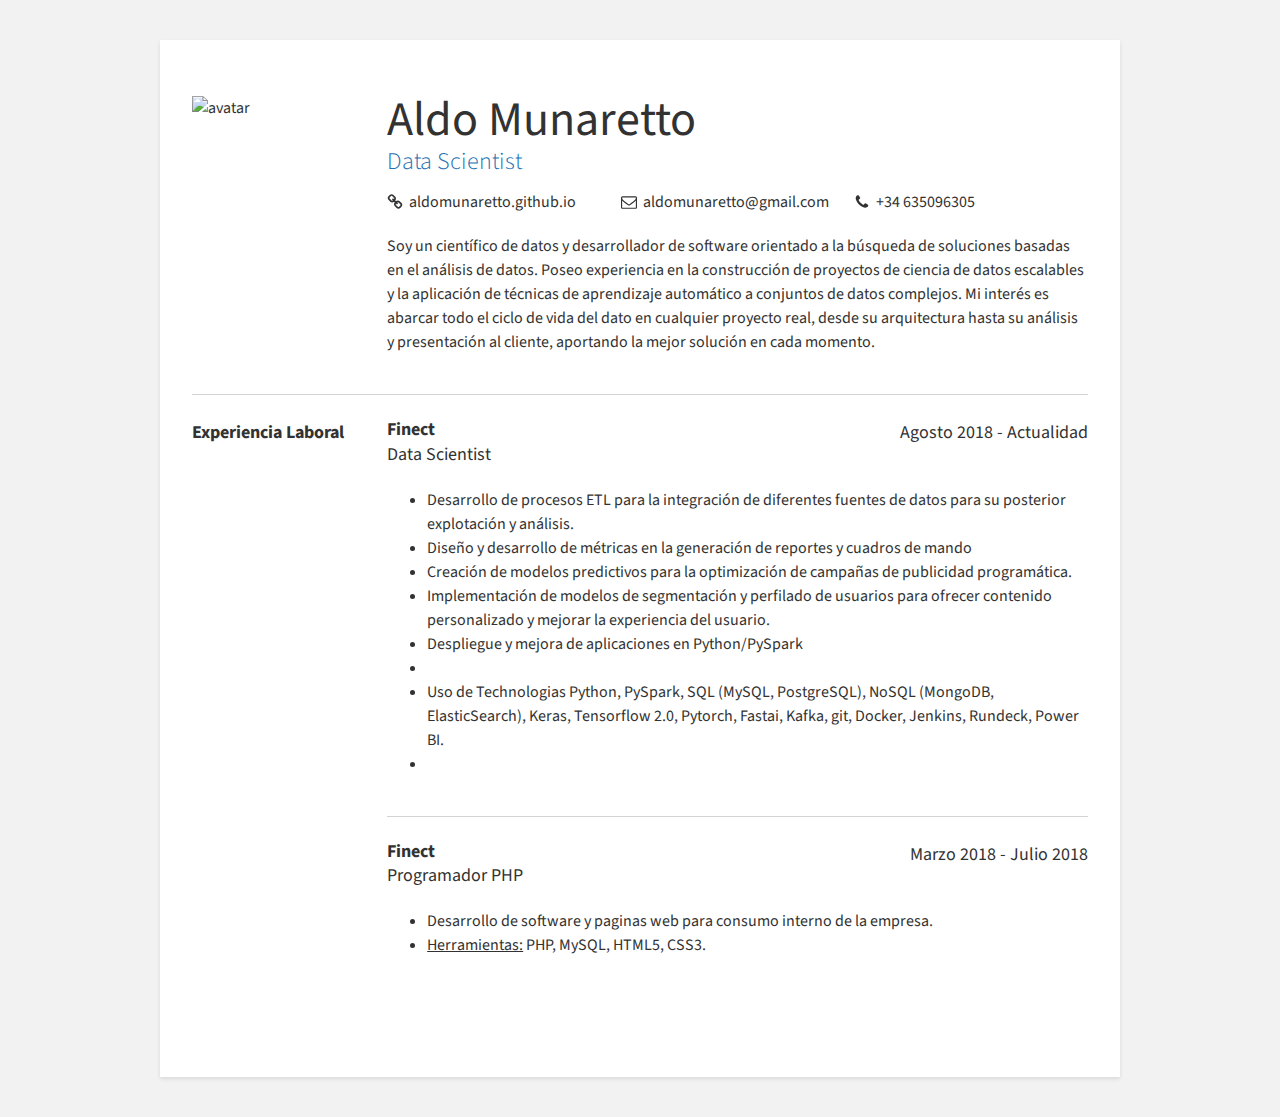
==== index.html @ 92c0233e "Update index.html" ====
<!DOCTYPE html>
<html lang="es">
<head>
  <meta charset="UTF-8">
  <title>Curriculum Vitae Aldo Munaretto</title>
  <link href="https://fonts.googleapis.com/css?family=Source+Sans+Pro:300,400,600" rel="stylesheet">
  <!-- <link rel="stylesheet" href="https://cdnjs.cloudflare.com/ajax/libs/meyer-reset/2.0/reset.min.css"> -->
  <link rel="stylesheet" href="style.css">
</head>
<body>
  <div class="container">
    <section>
      <div>
        <div><img src="img/dre.jpg" alt="avatar" class="avatar"></div>
      </div>
      <div>
        <div class="my-name">Aldo Munaretto</div>
        <div class="my-title">Data Scientist</div>
        <div class="links">
          <div class="link-item">
            <svg class="icon" viewBox="0 0 1792 1792" xmlns="http://www.w3.org/2000/svg"><path d="M1520 1216q0-40-28-68l-208-208q-28-28-68-28-42 0-72 32 3 3 19 18.5t21.5 21.5 15 19 13 25.5 3.5 27.5q0 40-28 68t-68 28q-15 0-27.5-3.5t-25.5-13-19-15-21.5-21.5-18.5-19q-33 31-33 73 0 40 28 68l206 207q27 27 68 27 40 0 68-26l147-146q28-28 28-67zm-703-705q0-40-28-68l-206-207q-28-28-68-28-39 0-68 27l-147 146q-28 28-28 67 0 40 28 68l208 208q27 27 68 27 42 0 72-31-3-3-19-18.5t-21.5-21.5-15-19-13-25.5-3.5-27.5q0-40 28-68t68-28q15 0 27.5 3.5t25.5 13 19 15 21.5 21.5 18.5 19q33-31 33-73zm895 705q0 120-85 203l-147 146q-83 83-203 83-121 0-204-85l-206-207q-83-83-83-203 0-123 88-209l-88-88q-86 88-208 88-120 0-204-84l-208-208q-84-84-84-204t85-203l147-146q83-83 203-83 121 0 204 85l206 207q83 83 83 203 0 123-88 209l88 88q86-88 208-88 120 0 204 84l208 208q84 84 84 204z"/></svg>
            <a href="https://aldomunaretto.github.io/">aldomunaretto.github.io</a>
          </div>
          <div class="link-item">
            <svg class="icon" viewBox="0 0 1792 1792" xmlns="http://www.w3.org/2000/svg"><path d="M1664 1504v-768q-32 36-69 66-268 206-426 338-51 43-83 67t-86.5 48.5-102.5 24.5h-2q-48 0-102.5-24.5t-86.5-48.5-83-67q-158-132-426-338-37-30-69-66v768q0 13 9.5 22.5t22.5 9.5h1472q13 0 22.5-9.5t9.5-22.5zm0-1051v-24.5l-.5-13-3-12.5-5.5-9-9-7.5-14-2.5h-1472q-13 0-22.5 9.5t-9.5 22.5q0 168 147 284 193 152 401 317 6 5 35 29.5t46 37.5 44.5 31.5 50.5 27.5 43 9h2q20 0 43-9t50.5-27.5 44.5-31.5 46-37.5 35-29.5q208-165 401-317 54-43 100.5-115.5t46.5-131.5zm128-37v1088q0 66-47 113t-113 47h-1472q-66 0-113-47t-47-113v-1088q0-66 47-113t113-47h1472q66 0 113 47t47 113z"/></svg>
            <a href="mailto:aldomunaretto@gmail.com">aldomunaretto@gmail.com</a>
          </div>
          <div class="link-item">
            <svg  class="icon" viewBox="0 0 1792 1792" xmlns="http://www.w3.org/2000/svg"><path d="M1600 1240q0 27-10 70.5t-21 68.5q-21 50-122 106-94 51-186 51-27 0-53-3.5t-57.5-12.5-47-14.5-55.5-20.5-49-18q-98-35-175-83-127-79-264-216t-216-264q-48-77-83-175-3-9-18-49t-20.5-55.5-14.5-47-12.5-57.5-3.5-53q0-92 51-186 56-101 106-122 25-11 68.5-21t70.5-10q14 0 21 3 18 6 53 76 11 19 30 54t35 63.5 31 53.5q3 4 17.5 25t21.5 35.5 7 28.5q0 20-28.5 50t-62 55-62 53-28.5 46q0 9 5 22.5t8.5 20.5 14 24 11.5 19q76 137 174 235t235 174q2 1 19 11.5t24 14 20.5 8.5 22.5 5q18 0 46-28.5t53-62 55-62 50-28.5q14 0 28.5 7t35.5 21.5 25 17.5q25 15 53.5 31t63.5 35 54 30q70 35 76 53 3 7 3 21z"/></svg>
            <a href="tel:+34635096305">+34 635096305</a>
          </div>
        </div> <!-- end links -->

        <p>Soy un científico de datos y desarrollador de software orientado a la búsqueda de soluciones basadas en el análisis de datos. Poseo experiencia en la construcción de proyectos de ciencia de datos escalables y la aplicación de técnicas de aprendizaje automático a conjuntos de datos complejos. Mi interés es abarcar todo el ciclo de vida del dato en cualquier proyecto real, desde su arquitectura hasta su análisis y presentación al cliente, aportando la mejor solución en cada momento.</p>
      </div>
    </section>

    <section>
      <div class="section-title">Experiencia Laboral</div>
      <div>
        <div class="job">
          <div class="job-title-container">
            <div>
              <div class="job-company">Finect</div>
              <div class="job-title">Data Scientist</div>
            </div>
            <div>
              Agosto 2018 - Actualidad
            </div>
          </div> <!-- end job-title container -->
          <ul>
            <li>Desarrollo de procesos ETL para la integración de diferentes fuentes de datos para su posterior explotación y análisis.</li>
            <li>Diseño y desarrollo de métricas en la generación de reportes y cuadros de mando</li>
            <li>Creación de modelos predictivos para la optimización de campañas de publicidad programática.</li>
            <li>Implementación de modelos de segmentación y perfilado de usuarios para ofrecer contenido personalizado y mejorar la experiencia del usuario.</li>
            <li>Despliegue y mejora de aplicaciones en Python/PySpark</li>
            <li></li>
            <li>Uso de Technologias Python, PySpark, SQL (MySQL, PostgreSQL), NoSQL (MongoDB, ElasticSearch), Keras, Tensorflow 2.0, Pytorch, Fastai, Kafka, git, Docker, Jenkins, Rundeck, Power BI. </li>
            <li></li>
          </ul>
        </div> <!-- end job -->

        <div class="job">
          <div class="job-title-container">
            <div>
              <div class="job-company">Finect</div>
              <div class="job-title">Programador PHP</div>
            </div>
            <div>
              Marzo 2018 - Julio 2018
            </div>
          </div> <!-- end job-title container -->
          <ul>
            <li>Desarrollo de software y paginas web para consumo interno de la empresa.</li>
            <li><u>Herramientas:</u> PHP, MySQL, HTML5, CSS3.</li>
          </ul>
        </div> <!-- end job -->

    </section>

    <!-- <section>
      <div class="section-title">Education</div>
      <div>
        <div class="job">
          <div class="job-title-container">
            <div>
              <div class="job-company">University of School</div>
              <div class="job-title">Bachelors of Science in Some Field</div>
            </div>
            <div>
              Jan 2013 - Jan 2014
            </div>
          </div>
          <p>Lorem ipsum dolor sit amet, consectetur adipisicing elit. Laudantium blanditiis architecto, ipsum excepturi ducimus asperiores, eius necessitatibus porro harum? Reiciendis, vel. Voluptates dolorum soluta minima iste iusto, quae aliquam magni, dolores labore, placeat reiciendis! Corrupti, in, ullam! Repudiandae, quibusdam aliquid!</p>
        </div>
      </div>
    </section> -->

    <!-- <section>
      <div class="section-title">Skills</div>
      <div>
        <div class="skills-container">
          <ul>
            <li>Skill One</li>
            <li>Skill Two</li>
            <li>Skill Three</li>
            <li>Skill Four</li>
          </ul>

          <ul>
            <li>Skill One</li>
            <li>Skill Two</li>
            <li>Skill Three</li>
            <li>Skill Four</li>
          </ul>

          <ul>
            <li>Skill One</li>
            <li>Skill Two</li>
            <li>Skill Three</li>
            <li>Skill Four</li>
          </ul>
        </div>

        <p>Lorem ipsum dolor sit amet, consectetur adipisicing elit. Minima, obcaecati aut quas et voluptatibus dolorem similique, voluptate, totam, corrupti placeat molestiae distinctio consectetur. Et dolorum, eos, expedita debitis sed explicabo.</p>
      </div>
    </section> -->

    <!-- <section>
      <div class="section-title">Interests</div>
      <div class="interests-container">
        <img src="img/guitar.svg" alt="icon">
        <img src="img/piano.svg" alt="icon">
        <img src="img/controller.svg" alt="icon">
        <img src="img/headphones.svg" alt="icon">
        <img src="img/monitor.svg" alt="icon">
        <img src="img/camera.svg" alt="icon">
        <img src="img/video.svg" alt="icon">
        <img src="img/cutlery.svg" alt="icon">
      </div>
    </section> -->

    <!-- <section>
      <div class="section-title">References</div>
      <div>
        <div class="job-company">Some Guy, CEO</div>
        <div class="job-title">Some Company Inc.</div>
        <div class="links">
          <div class="link-item">
            <svg class="icon" viewBox="0 0 1792 1792" xmlns="http://www.w3.org/2000/svg"><path d="M1520 1216q0-40-28-68l-208-208q-28-28-68-28-42 0-72 32 3 3 19 18.5t21.5 21.5 15 19 13 25.5 3.5 27.5q0 40-28 68t-68 28q-15 0-27.5-3.5t-25.5-13-19-15-21.5-21.5-18.5-19q-33 31-33 73 0 40 28 68l206 207q27 27 68 27 40 0 68-26l147-146q28-28 28-67zm-703-705q0-40-28-68l-206-207q-28-28-68-28-39 0-68 27l-147 146q-28 28-28 67 0 40 28 68l208 208q27 27 68 27 42 0 72-31-3-3-19-18.5t-21.5-21.5-15-19-13-25.5-3.5-27.5q0-40 28-68t68-28q15 0 27.5 3.5t25.5 13 19 15 21.5 21.5 18.5 19q33-31 33-73zm895 705q0 120-85 203l-147 146q-83 83-203 83-121 0-204-85l-206-207q-83-83-83-203 0-123 88-209l-88-88q-86 88-208 88-120 0-204-84l-208-208q-84-84-84-204t85-203l147-146q83-83 203-83 121 0 204 85l206 207q83 83 83 203 0 123-88 209l88 88q86-88 208-88 120 0 204 84l208 208q84 84 84 204z"/></svg>
            <a href="http://google.ca">andremadarang.com</a>
          </div>
          <div class="link-item">
            <svg class="icon" viewBox="0 0 1792 1792" xmlns="http://www.w3.org/2000/svg"><path d="M1664 1504v-768q-32 36-69 66-268 206-426 338-51 43-83 67t-86.5 48.5-102.5 24.5h-2q-48 0-102.5-24.5t-86.5-48.5-83-67q-158-132-426-338-37-30-69-66v768q0 13 9.5 22.5t22.5 9.5h1472q13 0 22.5-9.5t9.5-22.5zm0-1051v-24.5l-.5-13-3-12.5-5.5-9-9-7.5-14-2.5h-1472q-13 0-22.5 9.5t-9.5 22.5q0 168 147 284 193 152 401 317 6 5 35 29.5t46 37.5 44.5 31.5 50.5 27.5 43 9h2q20 0 43-9t50.5-27.5 44.5-31.5 46-37.5 35-29.5q208-165 401-317 54-43 100.5-115.5t46.5-131.5zm128-37v1088q0 66-47 113t-113 47h-1472q-66 0-113-47t-47-113v-1088q0-66 47-113t113-47h1472q66 0 113 47t47 113z"/></svg>
            <a href="mailto:email@email.com">email@email.com</a>
          </div>
          <div class="link-item">
            <svg  class="icon" viewBox="0 0 1792 1792" xmlns="http://www.w3.org/2000/svg"><path d="M1600 1240q0 27-10 70.5t-21 68.5q-21 50-122 106-94 51-186 51-27 0-53-3.5t-57.5-12.5-47-14.5-55.5-20.5-49-18q-98-35-175-83-127-79-264-216t-216-264q-48-77-83-175-3-9-18-49t-20.5-55.5-14.5-47-12.5-57.5-3.5-53q0-92 51-186 56-101 106-122 25-11 68.5-21t70.5-10q14 0 21 3 18 6 53 76 11 19 30 54t35 63.5 31 53.5q3 4 17.5 25t21.5 35.5 7 28.5q0 20-28.5 50t-62 55-62 53-28.5 46q0 9 5 22.5t8.5 20.5 14 24 11.5 19q76 137 174 235t235 174q2 1 19 11.5t24 14 20.5 8.5 22.5 5q18 0 46-28.5t53-62 55-62 50-28.5q14 0 28.5 7t35.5 21.5 25 17.5q25 15 53.5 31t63.5 35 54 30q70 35 76 53 3 7 3 21z"/></svg>
            <a href="tel:123-456-7890">123-456-7890</a>
          </div>
        </div>

        <p class="reference-details">Lorem ipsum dolor sit amet, consectetur adipisicing elit. Temporibus, quam. Earum suscipit aliquid eius nostrum iste reprehenderit nesciunt, ratione natus consectetur voluptatum magni, culpa in nihil veniam est quod dolorum sunt facere odio quibusdam corporis adipisci fugiat quasi, consequuntur. Debitis?</p>

        <div class="reference">More references available upon request.</div>
      </div>
    </section> -->

  </div>
</body>
</html>
---- style.css ----
html {
  box-sizing: border-box;
}
*, *:before, *:after {
  box-sizing: inherit;
}

body {
  font-family: 'Source Sans Pro', sans-serif;
  line-height: 1.5;
  background: #F2F2F2;
  color: #323232;
}

img {
  max-width: 100%;
}

.icon {
  fill: currentColor;
  display: inline-block;
  font-size: inherit;
  height: 1em;
  overflow: visible;
}

a {
  color: #323232;
  text-decoration: none;
}

a:hover {
  text-decoration: underline;
}

.container {
  max-width: 960px;
  margin: 40px auto;
  padding: 32px;
  background: white;
  box-shadow: 0 2px 4px rgba(0, 0, 0, 0.1);
}

section {
  display: grid;
  grid-template-columns: 1fr 4fr;
  grid-gap: 20px;
  padding: 24px 0;
  border-bottom: 1px solid lightgrey;
}

section:last-child {
  border-bottom: none;
}

.section-title {
  font-weight: bold;
  font-size: 18px;
}

/***********************************
* =Main Info
***********************************/

img.avatar {
  width: 130px;
}

.my-name {
  font-size: 48px;
  line-height: 1;
}

.my-title {
  font-size: 24px;
  font-weight: 300;
  color: #236FB2;
}

.links {
  display: flex;
  margin: 10px 0 20px 0;
}

.link-item {
  display: flex;
  align-items: center;
  flex: 1;
}

.link-item svg {
  margin-right: 6px;
}

/***********************************
* =Experience
***********************************/

.job {
  padding-bottom: 24px;
  margin-bottom: 24px;
  border-bottom: 1px solid lightgrey;
}

.job:last-child {
  border-bottom: none;
}

.job-title-container {
  display: flex;
  justify-content: space-between;
  margin-bottom: 20px;
  font-size: 18px;
}

.job-company {
  font-weight: bold;
  line-height: 1.2;
}

/***********************************
* =Skills
***********************************/

.skills-container {
  display: grid;
  grid-template-columns: 1fr 1fr 1fr;
  grid-gap: 20px;
  margin-bottom: 24px;
}

.skills-container ul {
  margin-left: 20px;
  list-style-type: disc;
}

/***********************************
* =Interests
***********************************/

.interests-container {
  display: flex;
  justify-content: space-between;
}

.interests-container img {
  height: 35px;
  opacity: 0.75;
}

/***********************************
* =References
***********************************/

.reference {
  font-size: 18px;
}

.reference-details {
  margin-bottom: 20px;
}

@media only screen and (max-width : 768px) {
  section {
    grid-template-columns: 1fr;
  }

  .links, .job-title-container {
    flex-direction: column;
  }

  .skills-container {
    grid-template-columns: 1fr 1fr;
  }

  .interests-container {
    flex-wrap: wrap;
    justify-content: flex-start;
  }

  .interests-container img {
    margin-right: 32px;
    margin-bottom: 16px;
  }
}
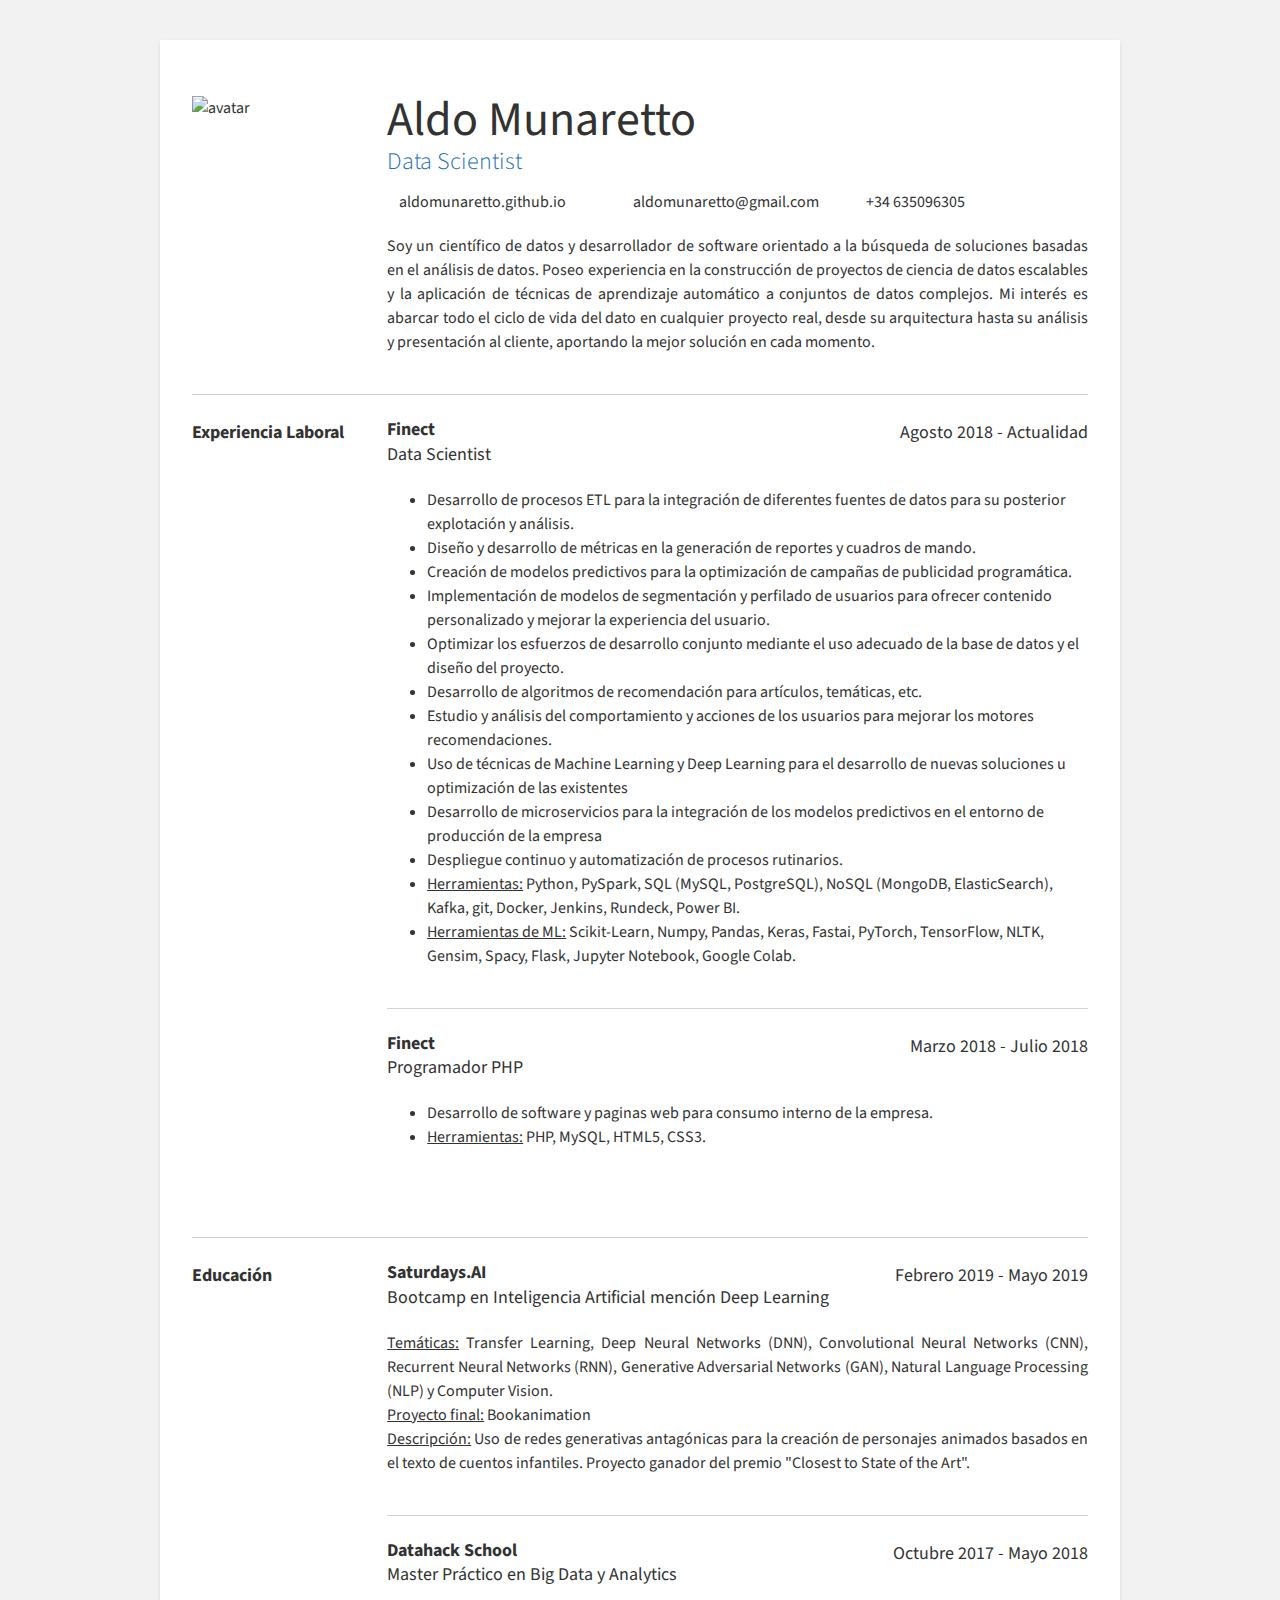
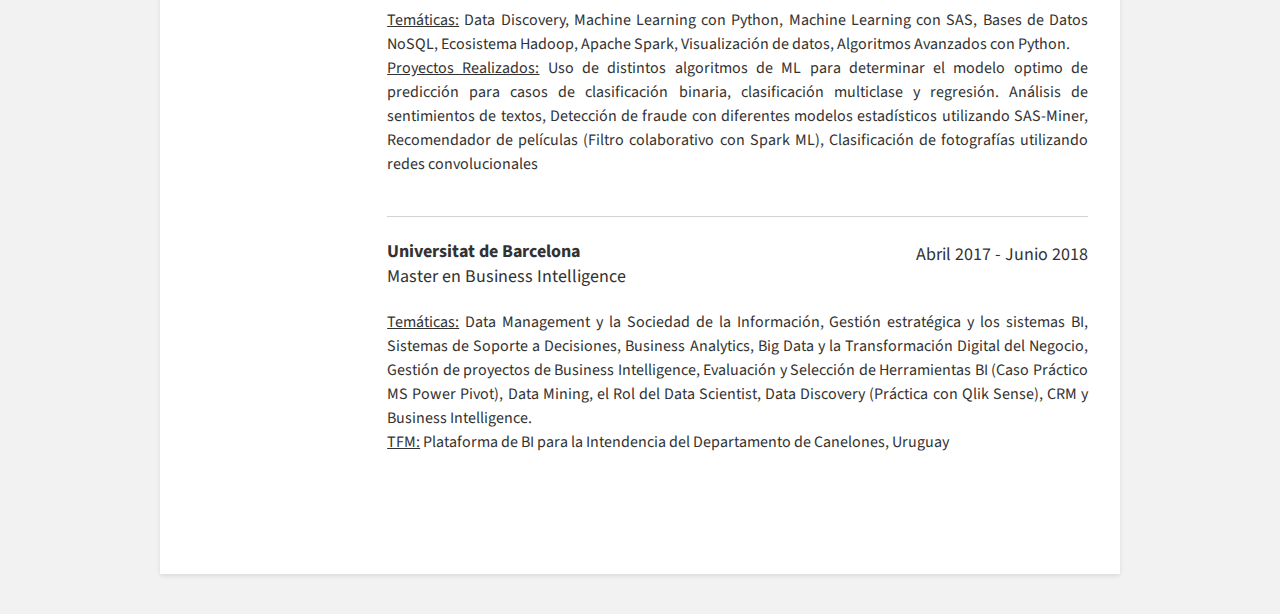
==== commit 508c08ca: "minor modifications" ====
--- a/index.html
+++ b/index.html
@@ -4,34 +4,39 @@
   <meta charset="UTF-8">
   <title>Curriculum Vitae Aldo Munaretto</title>
   <link href="https://fonts.googleapis.com/css?family=Source+Sans+Pro:300,400,600" rel="stylesheet">
-  <!-- <link rel="stylesheet" href="https://cdnjs.cloudflare.com/ajax/libs/meyer-reset/2.0/reset.min.css"> -->
+  <script src="https://kit.fontawesome.com/b99e675b6e.js"></script>
   <link rel="stylesheet" href="style.css">
 </head>
 <body>
   <div class="container">
     <section>
       <div>
-        <div><img src="img/dre.jpg" alt="avatar" class="avatar"></div>
+        <div><img src="63548.JPG" alt="avatar" class="avatar"></div>
       </div>
       <div>
         <div class="my-name">Aldo Munaretto</div>
         <div class="my-title">Data Scientist</div>
         <div class="links">
           <div class="link-item">
-            <svg class="icon" viewBox="0 0 1792 1792" xmlns="http://www.w3.org/2000/svg"><path d="M1520 1216q0-40-28-68l-208-208q-28-28-68-28-42 0-72 32 3 3 19 18.5t21.5 21.5 15 19 13 25.5 3.5 27.5q0 40-28 68t-68 28q-15 0-27.5-3.5t-25.5-13-19-15-21.5-21.5-18.5-19q-33 31-33 73 0 40 28 68l206 207q27 27 68 27 40 0 68-26l147-146q28-28 28-67zm-703-705q0-40-28-68l-206-207q-28-28-68-28-39 0-68 27l-147 146q-28 28-28 67 0 40 28 68l208 208q27 27 68 27 42 0 72-31-3-3-19-18.5t-21.5-21.5-15-19-13-25.5-3.5-27.5q0-40 28-68t68-28q15 0 27.5 3.5t25.5 13 19 15 21.5 21.5 18.5 19q33-31 33-73zm895 705q0 120-85 203l-147 146q-83 83-203 83-121 0-204-85l-206-207q-83-83-83-203 0-123 88-209l-88-88q-86 88-208 88-120 0-204-84l-208-208q-84-84-84-204t85-203l147-146q83-83 203-83 121 0 204 85l206 207q83 83 83 203 0 123-88 209l88 88q86-88 208-88 120 0 204 84l208 208q84 84 84 204z"/></svg>
+            <i class="fas fa-link"></i>
             <a href="https://aldomunaretto.github.io/">aldomunaretto.github.io</a>
           </div>
           <div class="link-item">
-            <svg class="icon" viewBox="0 0 1792 1792" xmlns="http://www.w3.org/2000/svg"><path d="M1664 1504v-768q-32 36-69 66-268 206-426 338-51 43-83 67t-86.5 48.5-102.5 24.5h-2q-48 0-102.5-24.5t-86.5-48.5-83-67q-158-132-426-338-37-30-69-66v768q0 13 9.5 22.5t22.5 9.5h1472q13 0 22.5-9.5t9.5-22.5zm0-1051v-24.5l-.5-13-3-12.5-5.5-9-9-7.5-14-2.5h-1472q-13 0-22.5 9.5t-9.5 22.5q0 168 147 284 193 152 401 317 6 5 35 29.5t46 37.5 44.5 31.5 50.5 27.5 43 9h2q20 0 43-9t50.5-27.5 44.5-31.5 46-37.5 35-29.5q208-165 401-317 54-43 100.5-115.5t46.5-131.5zm128-37v1088q0 66-47 113t-113 47h-1472q-66 0-113-47t-47-113v-1088q0-66 47-113t113-47h1472q66 0 113 47t47 113z"/></svg>
+            <i class="far fa-envelope"></i>
             <a href="mailto:aldomunaretto@gmail.com">aldomunaretto@gmail.com</a>
           </div>
           <div class="link-item">
-            <svg  class="icon" viewBox="0 0 1792 1792" xmlns="http://www.w3.org/2000/svg"><path d="M1600 1240q0 27-10 70.5t-21 68.5q-21 50-122 106-94 51-186 51-27 0-53-3.5t-57.5-12.5-47-14.5-55.5-20.5-49-18q-98-35-175-83-127-79-264-216t-216-264q-48-77-83-175-3-9-18-49t-20.5-55.5-14.5-47-12.5-57.5-3.5-53q0-92 51-186 56-101 106-122 25-11 68.5-21t70.5-10q14 0 21 3 18 6 53 76 11 19 30 54t35 63.5 31 53.5q3 4 17.5 25t21.5 35.5 7 28.5q0 20-28.5 50t-62 55-62 53-28.5 46q0 9 5 22.5t8.5 20.5 14 24 11.5 19q76 137 174 235t235 174q2 1 19 11.5t24 14 20.5 8.5 22.5 5q18 0 46-28.5t53-62 55-62 50-28.5q14 0 28.5 7t35.5 21.5 25 17.5q25 15 53.5 31t63.5 35 54 30q70 35 76 53 3 7 3 21z"/></svg>
+            <i class="fas fa-mobile-alt"></i>
             <a href="tel:+34635096305">+34 635096305</a>
           </div>
-        </div> <!-- end links -->
-
-        <p>Soy un científico de datos y desarrollador de software orientado a la búsqueda de soluciones basadas en el análisis de datos. Poseo experiencia en la construcción de proyectos de ciencia de datos escalables y la aplicación de técnicas de aprendizaje automático a conjuntos de datos complejos. Mi interés es abarcar todo el ciclo de vida del dato en cualquier proyecto real, desde su arquitectura hasta su análisis y presentación al cliente, aportando la mejor solución en cada momento.</p>
+        </div>
+
+        <p align="justify">
+          Soy un científico de datos y desarrollador de software orientado a la búsqueda de soluciones basadas en el análisis de datos. 
+          Poseo experiencia en la construcción de proyectos de ciencia de datos escalables y la aplicación de técnicas de aprendizaje 
+          automático a conjuntos de datos complejos. Mi interés es abarcar todo el ciclo de vida del dato en cualquier proyecto real, 
+          desde su arquitectura hasta su análisis y presentación al cliente, aportando la mejor solución en cada momento.
+        </p>
       </div>
     </section>
 
@@ -47,18 +52,22 @@
             <div>
               Agosto 2018 - Actualidad
             </div>
-          </div> <!-- end job-title container -->
+          </div>
           <ul>
             <li>Desarrollo de procesos ETL para la integración de diferentes fuentes de datos para su posterior explotación y análisis.</li>
-            <li>Diseño y desarrollo de métricas en la generación de reportes y cuadros de mando</li>
+            <li>Diseño y desarrollo de métricas en la generación de reportes y cuadros de mando.</li>
             <li>Creación de modelos predictivos para la optimización de campañas de publicidad programática.</li>
             <li>Implementación de modelos de segmentación y perfilado de usuarios para ofrecer contenido personalizado y mejorar la experiencia del usuario.</li>
-            <li>Despliegue y mejora de aplicaciones en Python/PySpark</li>
-            <li></li>
-            <li>Uso de Technologias Python, PySpark, SQL (MySQL, PostgreSQL), NoSQL (MongoDB, ElasticSearch), Keras, Tensorflow 2.0, Pytorch, Fastai, Kafka, git, Docker, Jenkins, Rundeck, Power BI. </li>
-            <li></li>
-          </ul>
-        </div> <!-- end job -->
+            <li>Optimizar los esfuerzos de desarrollo conjunto mediante el uso adecuado de la base de datos y el diseño del proyecto.</li>
+            <li>Desarrollo de algoritmos de recomendación para artículos, temáticas, etc.</li> 
+            <li>Estudio y análisis del comportamiento y acciones de los usuarios para mejorar los motores recomendaciones.</li>
+            <li>Uso de técnicas de Machine Learning y Deep Learning para el desarrollo de nuevas soluciones u optimización de las existentes</li> 
+            <li>Desarrollo de microservicios para la integración de los modelos predictivos en el entorno de producción de la empresa</li>
+            <li>Despliegue continuo y automatización de procesos rutinarios.</li>
+            <li><u>Herramientas:</u> Python, PySpark, SQL (MySQL, PostgreSQL), NoSQL (MongoDB, ElasticSearch), Kafka, git, Docker, Jenkins, Rundeck, Power BI.</li>
+            <li><u>Herramientas de ML:</u> Scikit-Learn, Numpy, Pandas, Keras, Fastai, PyTorch, TensorFlow, NLTK, Gensim, Spacy, Flask, Jupyter Notebook, Google Colab.</li>
+          </ul>
+        </div>
 
         <div class="job">
           <div class="job-title-container">
@@ -69,32 +78,148 @@
             <div>
               Marzo 2018 - Julio 2018
             </div>
-          </div> <!-- end job-title container -->
+          </div>
           <ul>
             <li>Desarrollo de software y paginas web para consumo interno de la empresa.</li>
             <li><u>Herramientas:</u> PHP, MySQL, HTML5, CSS3.</li>
           </ul>
-        </div> <!-- end job -->
+        </div>
 
     </section>
 
-    <!-- <section>
-      <div class="section-title">Education</div>
-      <div>
-        <div class="job">
-          <div class="job-title-container">
-            <div>
-              <div class="job-company">University of School</div>
-              <div class="job-title">Bachelors of Science in Some Field</div>
-            </div>
-            <div>
-              Jan 2013 - Jan 2014
-            </div>
-          </div>
-          <p>Lorem ipsum dolor sit amet, consectetur adipisicing elit. Laudantium blanditiis architecto, ipsum excepturi ducimus asperiores, eius necessitatibus porro harum? Reiciendis, vel. Voluptates dolorum soluta minima iste iusto, quae aliquam magni, dolores labore, placeat reiciendis! Corrupti, in, ullam! Repudiandae, quibusdam aliquid!</p>
-        </div>
-      </div>
-    </section> -->
+    <section>
+      <div class="section-title">Educación</div>
+      <div>
+        <div class="job">
+          <div class="job-title-container">
+            <div>
+              <div class="job-company">Saturdays.AI</div>
+              <div class="job-title">Bootcamp en Inteligencia Artificial mención Deep Learning</div>
+            </div>
+            <div>
+              Febrero 2019 - Mayo 2019
+            </div>
+          </div>
+          <p align="justify">
+            <u>Temáticas:</u> Transfer Learning, Deep Neural Networks (DNN), Convolutional Neural Networks (CNN), Recurrent Neural Networks (RNN), 
+            Generative Adversarial Networks (GAN), Natural Language Processing (NLP) y Computer Vision. <br>
+            <u>Proyecto final:</u> Bookanimation<br> 
+            <u>Descripción:</u> Uso de redes generativas antagónicas para la creación de personajes animados basados en el texto de cuentos infantiles. 
+            Proyecto ganador del premio "Closest to State of the Art".
+          </p> 
+             
+        </div>
+        <div class="job">
+          <div class="job-title-container">
+            <div>
+              <div class="job-company">Datahack School</div>
+              <div class="job-title">Master Práctico en Big Data y Analytics</div>
+            </div>
+            <div>
+              Octubre 2017 - Mayo 2018
+            </div>
+          </div>
+          <p align="justify">
+            <u>Temáticas:</u> 
+            Data Discovery,
+            Machine Learning con Python,
+            Machine Learning con SAS,
+            Bases de Datos NoSQL,
+            Ecosistema Hadoop,
+            Apache Spark,
+            Visualización de datos,
+            Algoritmos Avanzados con Python. <br>
+            <u>Proyectos Realizados:</u>
+            Uso de distintos algoritmos de ML para determinar el modelo optimo de predicción para casos de clasificación binaria, clasificación multiclase y regresión. 
+            Análisis de sentimientos de textos,
+            Detección de fraude con diferentes modelos estadísticos utilizando SAS-Miner,
+            Recomendador de películas (Filtro colaborativo con Spark ML),
+            Clasificación de fotografías utilizando redes convolucionales
+            </p>
+        </div>
+        <div class="job">
+          <div class="job-title-container">
+            <div>
+              <div class="job-company">Universitat de Barcelona</div>
+              <div class="job-title">Master en Business Intelligence</div>
+            </div>
+            <div>
+              Abril 2017 - Junio 2018
+            </div>
+          </div>
+          <p align="justify">
+            <u>Temáticas:</u> 
+            Data Management y la Sociedad de la Información, 
+            Gestión estratégica y los sistemas BI, 
+            Sistemas de Soporte a Decisiones, 
+            Business Analytics, 
+            Big Data y la Transformación Digital del Negocio,
+            Gestión de proyectos de Business Intelligence,
+            Evaluación y Selección de Herramientas BI (Caso Práctico MS Power Pivot),
+            Data Mining, el Rol del Data Scientist,
+            Data Discovery (Práctica con Qlik Sense),
+            CRM y Business Intelligence. <br>
+            <u>TFM:</u> Plataforma de BI para la Intendencia del Departamento de Canelones, Uruguay
+            </p>
+        </div>
+      </div>
+    </section>
+
+    <!-- <section>
+      <div>
+        <div>
+          <p>skill's</p>
+        </div>
+        <ul>
+          <li>
+            <div>
+              HTML
+            </div>
+            <div>
+              <span style="width: 100px; background: blue;"></span>
+            </div>
+            <div class="skill_per">80%</div>
+          </li>
+          <li>
+            <div class="skill_name">
+              CSS
+            </div>
+            <div class="skill_progress">
+              <span style="width: 70%;"></span>
+            </div>
+            <div class="skill_per">70%</div>
+          </li>
+          <li>
+            <div class="skill_name">
+              SASS
+            </div>
+            <div class="skill_progress">
+              <span style="width: 90%;"></span>
+            </div>
+            <div class="skill_per">90%</div>
+          </li>
+          <li>
+            <div class="skill_name">
+              JS
+            </div>
+            <div class="skill_progress">
+              <span style="width: 60%;"></span>
+            </div>
+            <div class="skill_per">60%</div>
+          </li>
+          <li>
+            <div class="skill_name">
+              JQUERY
+            </div>
+            <div class="skill_progress">
+              <span style="width: 88%;"></span>
+            </div>
+            <div class="skill_per">88%</div>
+          </li>
+        </ul>
+      </div>
+    </section> -->
+
 
     <!-- <section>
       <div class="section-title">Skills</div>
@@ -121,6 +246,9 @@
             <li>Skill Four</li>
           </ul>
         </div>
+          - Excelentes destrezas en resolución de problemas complejos. 
+          habilidades en comunicación verbal y escrita. 
+          - Adaptabilidad y rápido aprendizaje.
 
         <p>Lorem ipsum dolor sit amet, consectetur adipisicing elit. Minima, obcaecati aut quas et voluptatibus dolorem similique, voluptate, totam, corrupti placeat molestiae distinctio consectetur. Et dolorum, eos, expedita debitis sed explicabo.</p>
       </div>
@@ -165,7 +293,6 @@
         <div class="reference">More references available upon request.</div>
       </div>
     </section> -->
-
   </div>
 </body>
 </html>
--- a/style.css
+++ b/style.css
@@ -13,7 +13,7 @@
 }
 
 img {
-  max-width: 100%;
+  max-width: 75%;
 }
 
 .icon {
@@ -46,7 +46,7 @@
   grid-template-columns: 1fr 4fr;
   grid-gap: 20px;
   padding: 24px 0;
-  border-bottom: 1px solid lightgrey;
+  border-bottom: 1px solid lightgray;
 }
 
 section:last-child {
@@ -88,8 +88,8 @@
   flex: 1;
 }
 
-.link-item svg {
-  margin-right: 6px;
+.link-item i {
+  padding: 6px;
 }
 
 /***********************************
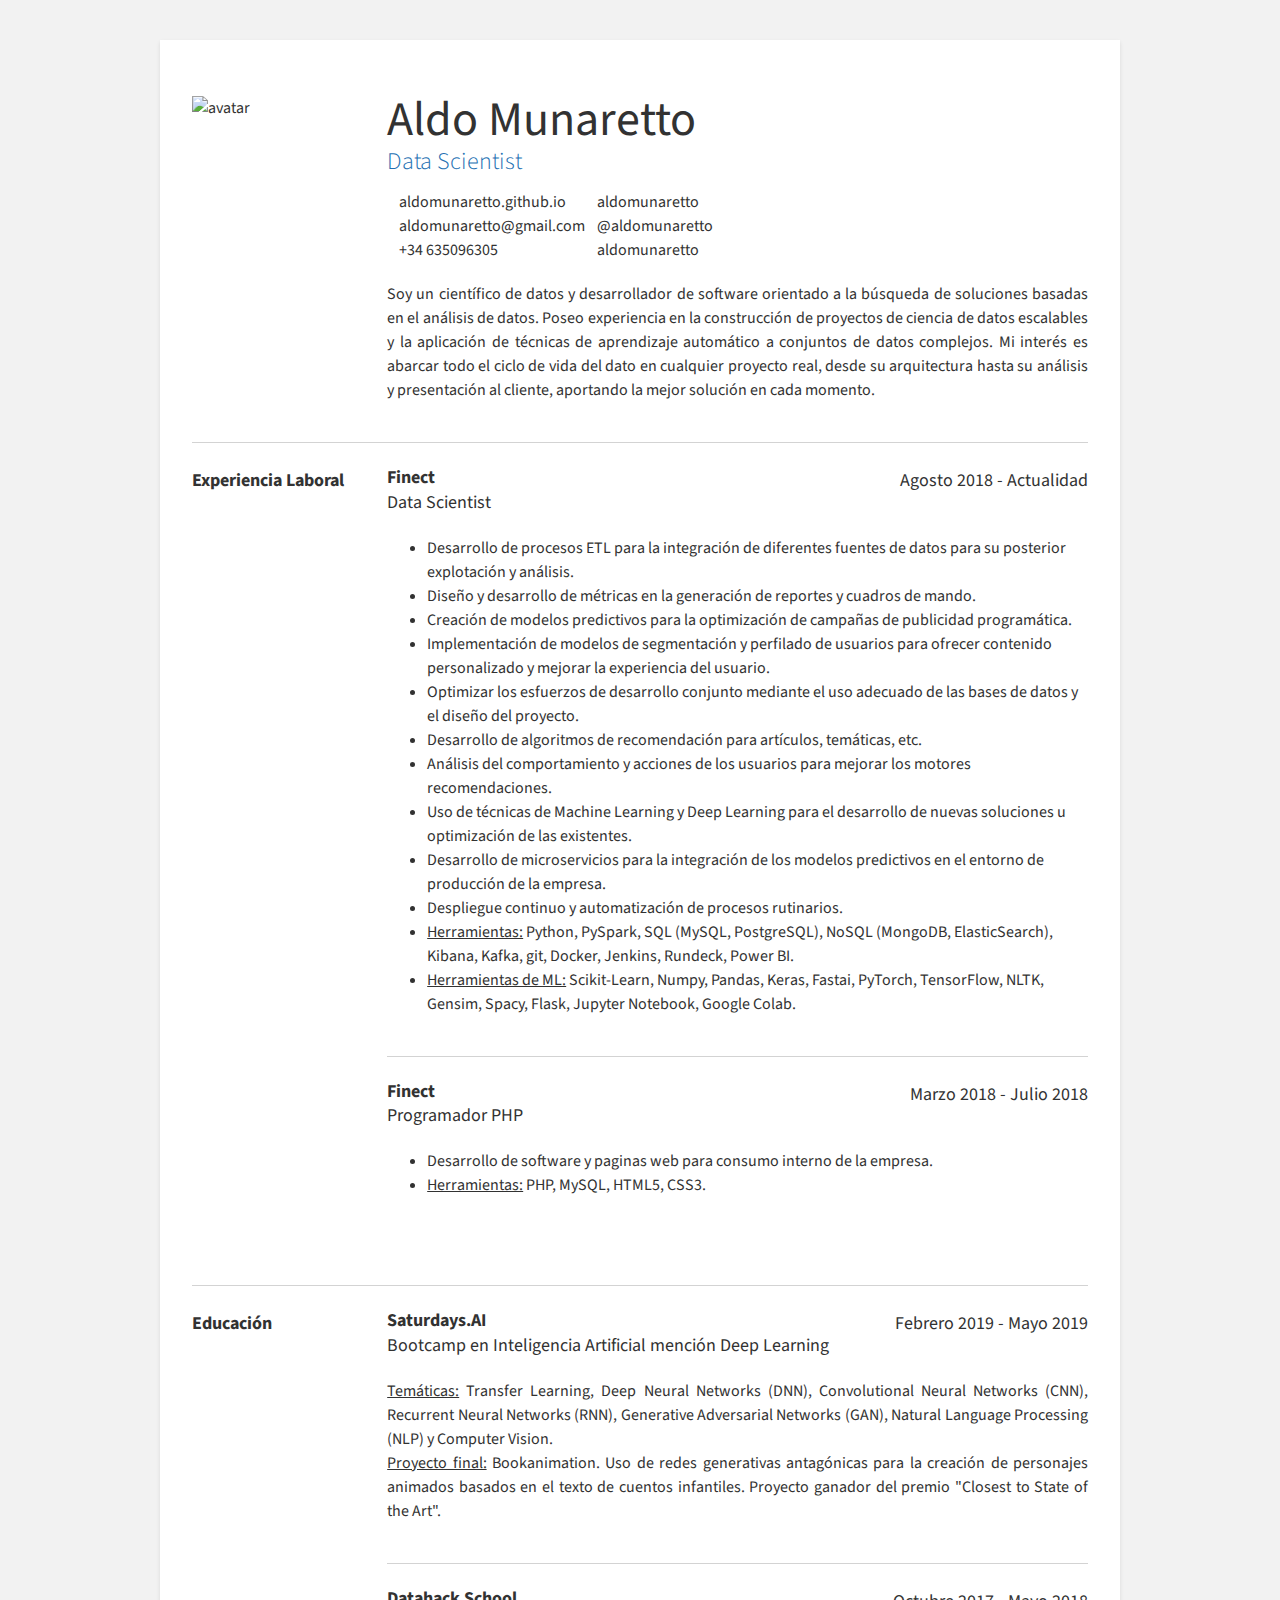
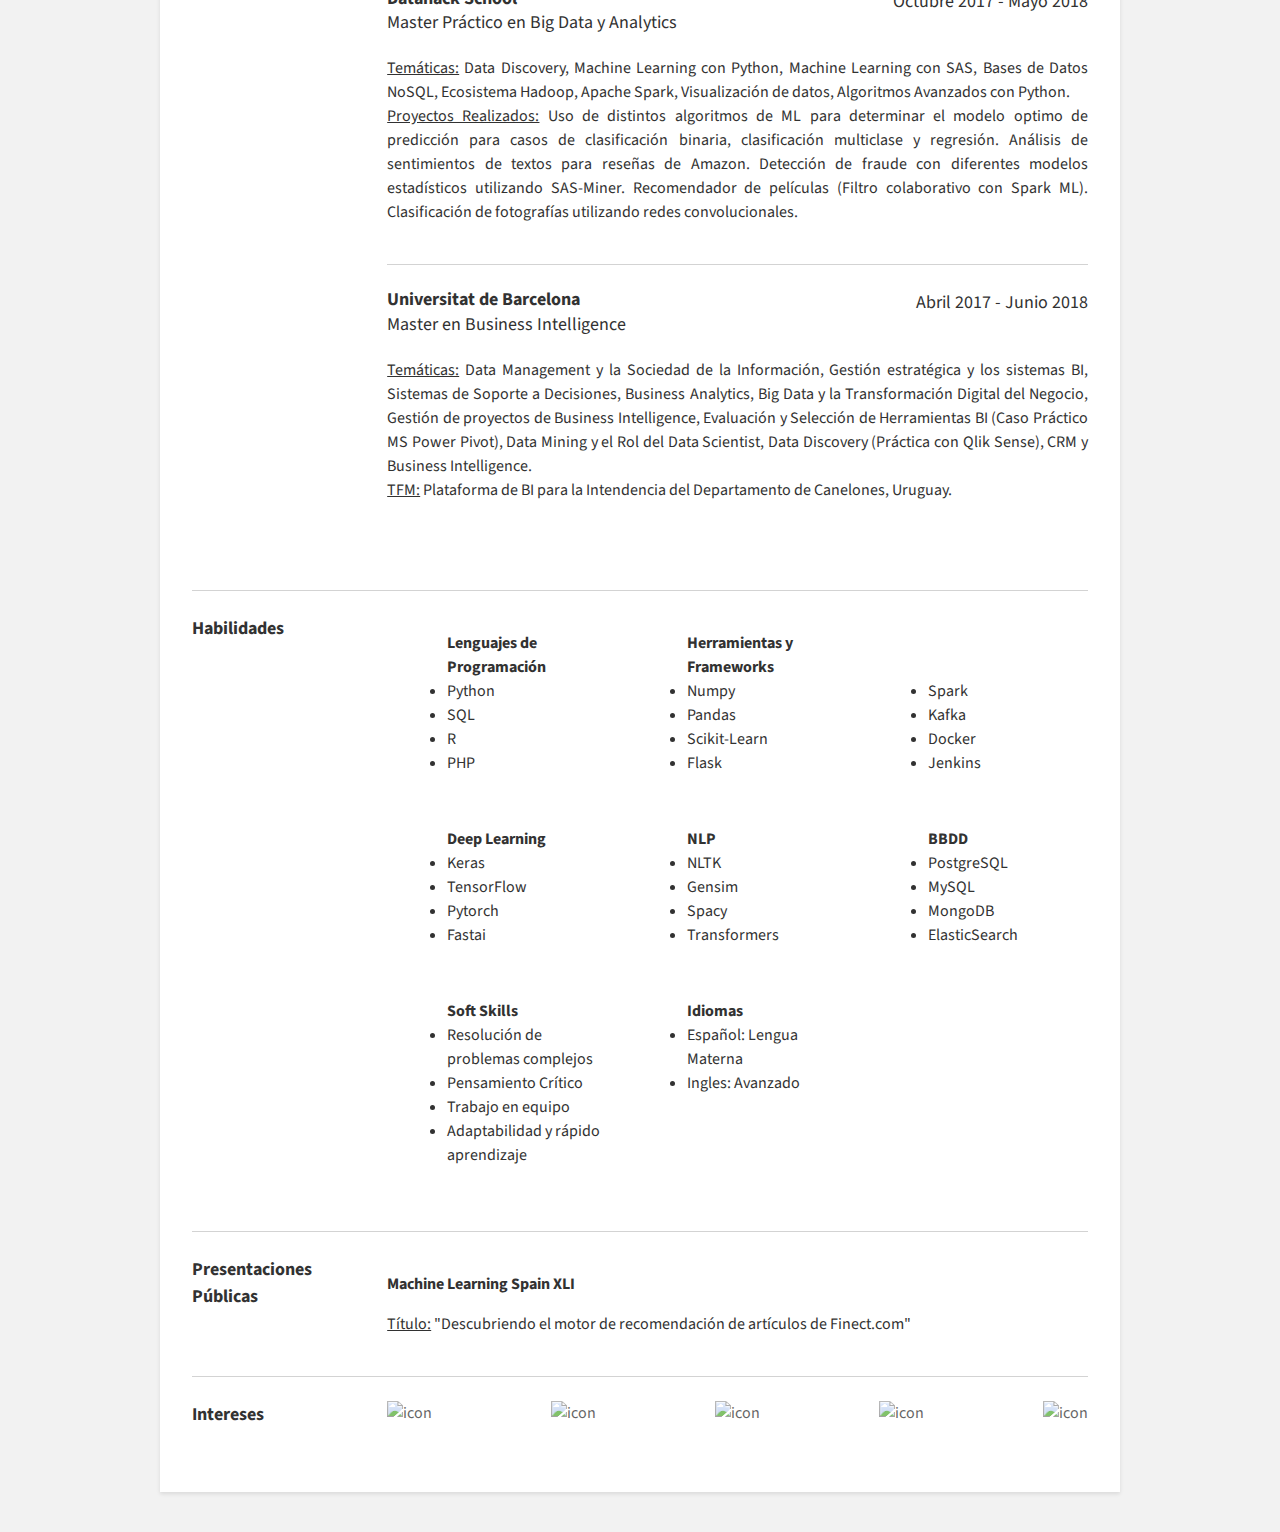
==== commit 466fb109: "English CV" ====
--- a/index.html
+++ b/index.html
@@ -17,17 +17,33 @@
         <div class="my-name">Aldo Munaretto</div>
         <div class="my-title">Data Scientist</div>
         <div class="links">
-          <div class="link-item">
-            <i class="fas fa-link"></i>
-            <a href="https://aldomunaretto.github.io/">aldomunaretto.github.io</a>
-          </div>
-          <div class="link-item">
-            <i class="far fa-envelope"></i>
-            <a href="mailto:aldomunaretto@gmail.com">aldomunaretto@gmail.com</a>
-          </div>
-          <div class="link-item">
-            <i class="fas fa-mobile-alt"></i>
-            <a href="tel:+34635096305">+34 635096305</a>
+          <div class="links-row">
+            <div class="link-item">
+              <i class="fas fa-link"></i>
+              <a href="https://aldomunaretto.github.io/">aldomunaretto.github.io</a>
+            </div>
+            <div class="link-item">
+              <i class="far fa-envelope"></i>
+              <a href="mailto:aldomunaretto@gmail.com">aldomunaretto@gmail.com</a>
+            </div>
+            <div class="link-item">
+              <i class="fas fa-mobile-alt"></i>
+              <a href="tel:+34635096305">+34 635096305</a>
+            </div>
+          </div>
+          <div class="links-row">
+            <div class="link-item">
+              <i class="fab fa-linkedin"></i>
+              <a href="https://www.linkedin.com/in/aldomunaretto/">aldomunaretto</a>
+            </div>
+            <div class="link-item">
+              <i class="fab fa-twitter"></i>
+              <a href="https://twitter.com/aldomunaretto">@aldomunaretto</a>
+            </div>
+            <div class="link-item">
+              <i class="fab fa-github-alt"></i>
+              <a href="https://github.com/aldomunaretto">aldomunaretto</a>
+            </div>
           </div>
         </div>
 
@@ -58,13 +74,13 @@
             <li>Diseño y desarrollo de métricas en la generación de reportes y cuadros de mando.</li>
             <li>Creación de modelos predictivos para la optimización de campañas de publicidad programática.</li>
             <li>Implementación de modelos de segmentación y perfilado de usuarios para ofrecer contenido personalizado y mejorar la experiencia del usuario.</li>
-            <li>Optimizar los esfuerzos de desarrollo conjunto mediante el uso adecuado de la base de datos y el diseño del proyecto.</li>
+            <li>Optimizar los esfuerzos de desarrollo conjunto mediante el uso adecuado de las bases de datos y el diseño del proyecto.</li>
             <li>Desarrollo de algoritmos de recomendación para artículos, temáticas, etc.</li> 
-            <li>Estudio y análisis del comportamiento y acciones de los usuarios para mejorar los motores recomendaciones.</li>
-            <li>Uso de técnicas de Machine Learning y Deep Learning para el desarrollo de nuevas soluciones u optimización de las existentes</li> 
-            <li>Desarrollo de microservicios para la integración de los modelos predictivos en el entorno de producción de la empresa</li>
+            <li>Análisis del comportamiento y acciones de los usuarios para mejorar los motores recomendaciones.</li>
+            <li>Uso de técnicas de Machine Learning y Deep Learning para el desarrollo de nuevas soluciones u optimización de las existentes.</li> 
+            <li>Desarrollo de microservicios para la integración de los modelos predictivos en el entorno de producción de la empresa.</li>
             <li>Despliegue continuo y automatización de procesos rutinarios.</li>
-            <li><u>Herramientas:</u> Python, PySpark, SQL (MySQL, PostgreSQL), NoSQL (MongoDB, ElasticSearch), Kafka, git, Docker, Jenkins, Rundeck, Power BI.</li>
+            <li><u>Herramientas:</u> Python, PySpark, SQL (MySQL, PostgreSQL), NoSQL (MongoDB, ElasticSearch), Kibana, Kafka, git, Docker, Jenkins, Rundeck, Power BI.</li>
             <li><u>Herramientas de ML:</u> Scikit-Learn, Numpy, Pandas, Keras, Fastai, PyTorch, TensorFlow, NLTK, Gensim, Spacy, Flask, Jupyter Notebook, Google Colab.</li>
           </ul>
         </div>
@@ -103,8 +119,7 @@
           <p align="justify">
             <u>Temáticas:</u> Transfer Learning, Deep Neural Networks (DNN), Convolutional Neural Networks (CNN), Recurrent Neural Networks (RNN), 
             Generative Adversarial Networks (GAN), Natural Language Processing (NLP) y Computer Vision. <br>
-            <u>Proyecto final:</u> Bookanimation<br> 
-            <u>Descripción:</u> Uso de redes generativas antagónicas para la creación de personajes animados basados en el texto de cuentos infantiles. 
+            <u>Proyecto final:</u> Bookanimation. Uso de redes generativas antagónicas para la creación de personajes animados basados en el texto de cuentos infantiles. 
             Proyecto ganador del premio "Closest to State of the Art".
           </p> 
              
@@ -131,10 +146,10 @@
             Algoritmos Avanzados con Python. <br>
             <u>Proyectos Realizados:</u>
             Uso de distintos algoritmos de ML para determinar el modelo optimo de predicción para casos de clasificación binaria, clasificación multiclase y regresión. 
-            Análisis de sentimientos de textos,
-            Detección de fraude con diferentes modelos estadísticos utilizando SAS-Miner,
-            Recomendador de películas (Filtro colaborativo con Spark ML),
-            Clasificación de fotografías utilizando redes convolucionales
+            Análisis de sentimientos de textos para reseñas de Amazon.
+            Detección de fraude con diferentes modelos estadísticos utilizando SAS-Miner.
+            Recomendador de películas (Filtro colaborativo con Spark ML).
+            Clasificación de fotografías utilizando redes convolucionales.
             </p>
         </div>
         <div class="job">
@@ -156,143 +171,97 @@
             Big Data y la Transformación Digital del Negocio,
             Gestión de proyectos de Business Intelligence,
             Evaluación y Selección de Herramientas BI (Caso Práctico MS Power Pivot),
-            Data Mining, el Rol del Data Scientist,
+            Data Mining y el Rol del Data Scientist,
             Data Discovery (Práctica con Qlik Sense),
             CRM y Business Intelligence. <br>
-            <u>TFM:</u> Plataforma de BI para la Intendencia del Departamento de Canelones, Uruguay
+            <u>TFM:</u> Plataforma de BI para la Intendencia del Departamento de Canelones, Uruguay.
             </p>
         </div>
       </div>
     </section>
 
-    <!-- <section>
-      <div>
-        <div>
-          <p>skill's</p>
-        </div>
-        <ul>
-          <li>
-            <div>
-              HTML
-            </div>
-            <div>
-              <span style="width: 100px; background: blue;"></span>
-            </div>
-            <div class="skill_per">80%</div>
-          </li>
-          <li>
-            <div class="skill_name">
-              CSS
-            </div>
-            <div class="skill_progress">
-              <span style="width: 70%;"></span>
-            </div>
-            <div class="skill_per">70%</div>
-          </li>
-          <li>
-            <div class="skill_name">
-              SASS
-            </div>
-            <div class="skill_progress">
-              <span style="width: 90%;"></span>
-            </div>
-            <div class="skill_per">90%</div>
-          </li>
-          <li>
-            <div class="skill_name">
-              JS
-            </div>
-            <div class="skill_progress">
-              <span style="width: 60%;"></span>
-            </div>
-            <div class="skill_per">60%</div>
-          </li>
-          <li>
-            <div class="skill_name">
-              JQUERY
-            </div>
-            <div class="skill_progress">
-              <span style="width: 88%;"></span>
-            </div>
-            <div class="skill_per">88%</div>
-          </li>
-        </ul>
-      </div>
-    </section> -->
-
-
-    <!-- <section>
-      <div class="section-title">Skills</div>
+    <section>
+      <div class="section-title">Habilidades</div>
       <div>
         <div class="skills-container">
           <ul>
-            <li>Skill One</li>
-            <li>Skill Two</li>
-            <li>Skill Three</li>
-            <li>Skill Four</li>
-          </ul>
-
-          <ul>
-            <li>Skill One</li>
-            <li>Skill Two</li>
-            <li>Skill Three</li>
-            <li>Skill Four</li>
-          </ul>
-
-          <ul>
-            <li>Skill One</li>
-            <li>Skill Two</li>
-            <li>Skill Three</li>
-            <li>Skill Four</li>
-          </ul>
-        </div>
-          - Excelentes destrezas en resolución de problemas complejos. 
-          habilidades en comunicación verbal y escrita. 
-          - Adaptabilidad y rápido aprendizaje.
-
-        <p>Lorem ipsum dolor sit amet, consectetur adipisicing elit. Minima, obcaecati aut quas et voluptatibus dolorem similique, voluptate, totam, corrupti placeat molestiae distinctio consectetur. Et dolorum, eos, expedita debitis sed explicabo.</p>
-      </div>
-    </section> -->
-
-    <!-- <section>
-      <div class="section-title">Interests</div>
+            <b>Lenguajes de Programación</b>
+            <li>Python</li>
+            <li>SQL</li>
+            <li>R</li>
+            <li>PHP</li>
+          </ul>
+          <ul>
+            <b>Herramientas y Frameworks</b>
+            <li>Numpy</li>
+            <li>Pandas</li>
+            <li>Scikit-Learn</li>
+            <li>Flask</li>
+          </ul>
+          <ul>
+            <br>
+            <br>
+            <li>Spark</li>
+            <li>Kafka</li>
+            <li>Docker</li>
+            <li>Jenkins</li>
+          </ul>
+          <ul>
+            <b>Deep Learning</b>
+            <li>Keras</li>
+            <li>TensorFlow</li>
+            <li>Pytorch</li>
+            <li>Fastai</li>
+          </ul>
+          <ul>
+            <b>NLP</b>
+            <li>NLTK</li>
+            <li>Gensim</li>
+            <li>Spacy</li>
+            <li>Transformers</li>
+          </ul>
+          <ul>
+            <b>BBDD</b>
+            <li>PostgreSQL</li>
+            <li>MySQL</li>
+            <li>MongoDB</li>
+            <li>ElasticSearch</li>
+          </ul>
+          <ul>
+            <b>Soft Skills</b>
+            <li>Resolución de problemas complejos</li>
+            <li>Pensamiento Crítico</li>
+            <li>Trabajo en equipo</li>
+            <li>Adaptabilidad y rápido aprendizaje</li>
+          </ul>
+          <ul>
+            <b>Idiomas</b>
+            <li>Español: Lengua Materna</li>
+            <li>Ingles: Avanzado</li>
+          </ul>
+        </div>
+      </div>
+    </section>
+
+    <section>
+      <div class="section-title">Presentaciones Públicas</div>
+      <div class="presentations-container">
+        <p><a href="https://www.meetup.com/es-ES/MachineLearningSpain/events/265338566/"><b>Machine Learning Spain XLI</b></a></p>
+        <p><u>Título:</u> "Descubriendo el motor de recomendación de artículos de Finect.com"</p>
+      </div>
+    </section>
+
+    <section>
+      <div class="section-title">Intereses</div>
       <div class="interests-container">
-        <img src="img/guitar.svg" alt="icon">
-        <img src="img/piano.svg" alt="icon">
+        <img src="img/plane-solid.svg" alt="icon">
+        <img src="img/cutlery.svg" alt="icon">
+        <img src="img/monitor.svg" alt="icon">
         <img src="img/controller.svg" alt="icon">
         <img src="img/headphones.svg" alt="icon">
-        <img src="img/monitor.svg" alt="icon">
-        <img src="img/camera.svg" alt="icon">
-        <img src="img/video.svg" alt="icon">
-        <img src="img/cutlery.svg" alt="icon">
-      </div>
-    </section> -->
-
-    <!-- <section>
-      <div class="section-title">References</div>
-      <div>
-        <div class="job-company">Some Guy, CEO</div>
-        <div class="job-title">Some Company Inc.</div>
-        <div class="links">
-          <div class="link-item">
-            <svg class="icon" viewBox="0 0 1792 1792" xmlns="http://www.w3.org/2000/svg"><path d="M1520 1216q0-40-28-68l-208-208q-28-28-68-28-42 0-72 32 3 3 19 18.5t21.5 21.5 15 19 13 25.5 3.5 27.5q0 40-28 68t-68 28q-15 0-27.5-3.5t-25.5-13-19-15-21.5-21.5-18.5-19q-33 31-33 73 0 40 28 68l206 207q27 27 68 27 40 0 68-26l147-146q28-28 28-67zm-703-705q0-40-28-68l-206-207q-28-28-68-28-39 0-68 27l-147 146q-28 28-28 67 0 40 28 68l208 208q27 27 68 27 42 0 72-31-3-3-19-18.5t-21.5-21.5-15-19-13-25.5-3.5-27.5q0-40 28-68t68-28q15 0 27.5 3.5t25.5 13 19 15 21.5 21.5 18.5 19q33-31 33-73zm895 705q0 120-85 203l-147 146q-83 83-203 83-121 0-204-85l-206-207q-83-83-83-203 0-123 88-209l-88-88q-86 88-208 88-120 0-204-84l-208-208q-84-84-84-204t85-203l147-146q83-83 203-83 121 0 204 85l206 207q83 83 83 203 0 123-88 209l88 88q86-88 208-88 120 0 204 84l208 208q84 84 84 204z"/></svg>
-            <a href="http://google.ca">andremadarang.com</a>
-          </div>
-          <div class="link-item">
-            <svg class="icon" viewBox="0 0 1792 1792" xmlns="http://www.w3.org/2000/svg"><path d="M1664 1504v-768q-32 36-69 66-268 206-426 338-51 43-83 67t-86.5 48.5-102.5 24.5h-2q-48 0-102.5-24.5t-86.5-48.5-83-67q-158-132-426-338-37-30-69-66v768q0 13 9.5 22.5t22.5 9.5h1472q13 0 22.5-9.5t9.5-22.5zm0-1051v-24.5l-.5-13-3-12.5-5.5-9-9-7.5-14-2.5h-1472q-13 0-22.5 9.5t-9.5 22.5q0 168 147 284 193 152 401 317 6 5 35 29.5t46 37.5 44.5 31.5 50.5 27.5 43 9h2q20 0 43-9t50.5-27.5 44.5-31.5 46-37.5 35-29.5q208-165 401-317 54-43 100.5-115.5t46.5-131.5zm128-37v1088q0 66-47 113t-113 47h-1472q-66 0-113-47t-47-113v-1088q0-66 47-113t113-47h1472q66 0 113 47t47 113z"/></svg>
-            <a href="mailto:email@email.com">email@email.com</a>
-          </div>
-          <div class="link-item">
-            <svg  class="icon" viewBox="0 0 1792 1792" xmlns="http://www.w3.org/2000/svg"><path d="M1600 1240q0 27-10 70.5t-21 68.5q-21 50-122 106-94 51-186 51-27 0-53-3.5t-57.5-12.5-47-14.5-55.5-20.5-49-18q-98-35-175-83-127-79-264-216t-216-264q-48-77-83-175-3-9-18-49t-20.5-55.5-14.5-47-12.5-57.5-3.5-53q0-92 51-186 56-101 106-122 25-11 68.5-21t70.5-10q14 0 21 3 18 6 53 76 11 19 30 54t35 63.5 31 53.5q3 4 17.5 25t21.5 35.5 7 28.5q0 20-28.5 50t-62 55-62 53-28.5 46q0 9 5 22.5t8.5 20.5 14 24 11.5 19q76 137 174 235t235 174q2 1 19 11.5t24 14 20.5 8.5 22.5 5q18 0 46-28.5t53-62 55-62 50-28.5q14 0 28.5 7t35.5 21.5 25 17.5q25 15 53.5 31t63.5 35 54 30q70 35 76 53 3 7 3 21z"/></svg>
-            <a href="tel:123-456-7890">123-456-7890</a>
-          </div>
-        </div>
-
-        <p class="reference-details">Lorem ipsum dolor sit amet, consectetur adipisicing elit. Temporibus, quam. Earum suscipit aliquid eius nostrum iste reprehenderit nesciunt, ratione natus consectetur voluptatum magni, culpa in nihil veniam est quod dolorum sunt facere odio quibusdam corporis adipisci fugiat quasi, consequuntur. Debitis?</p>
-
-        <div class="reference">More references available upon request.</div>
-      </div>
-    </section> -->
+      </div>
+    </section>
+
   </div>
 </body>
 </html>
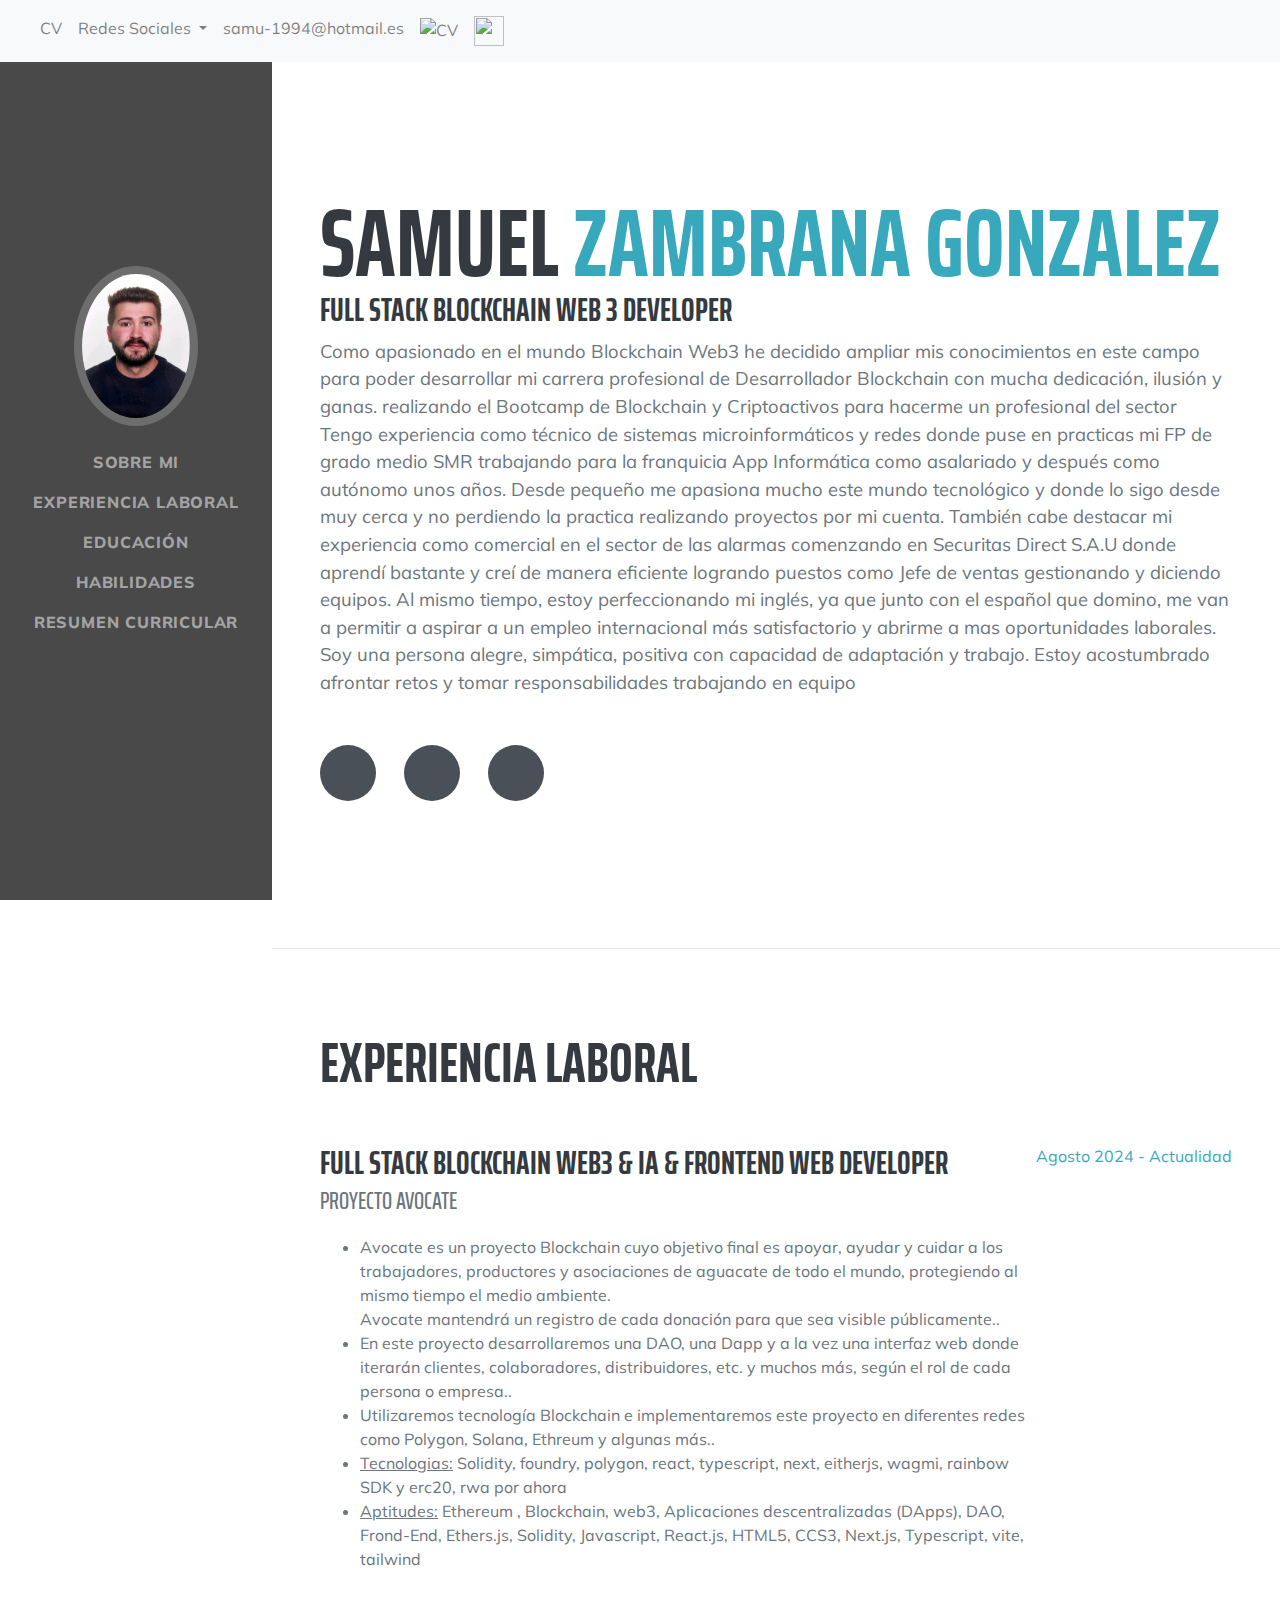
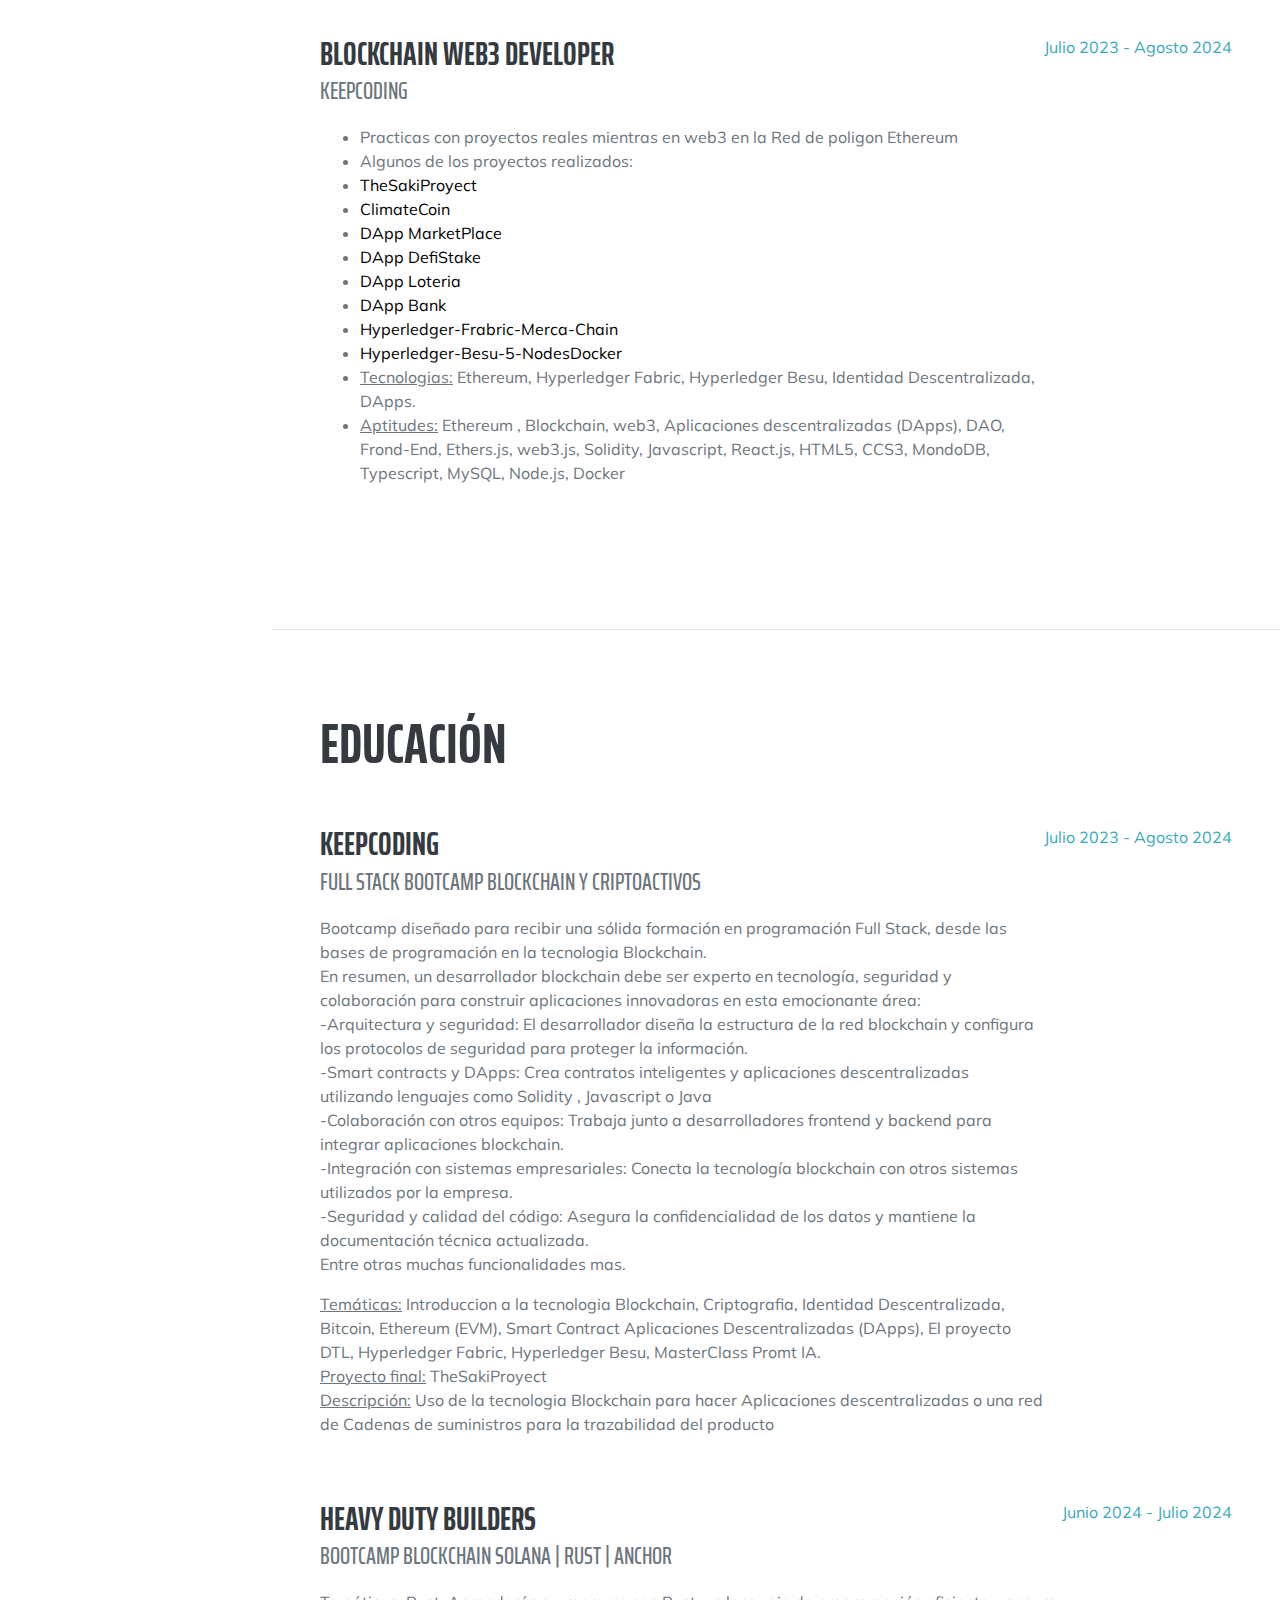
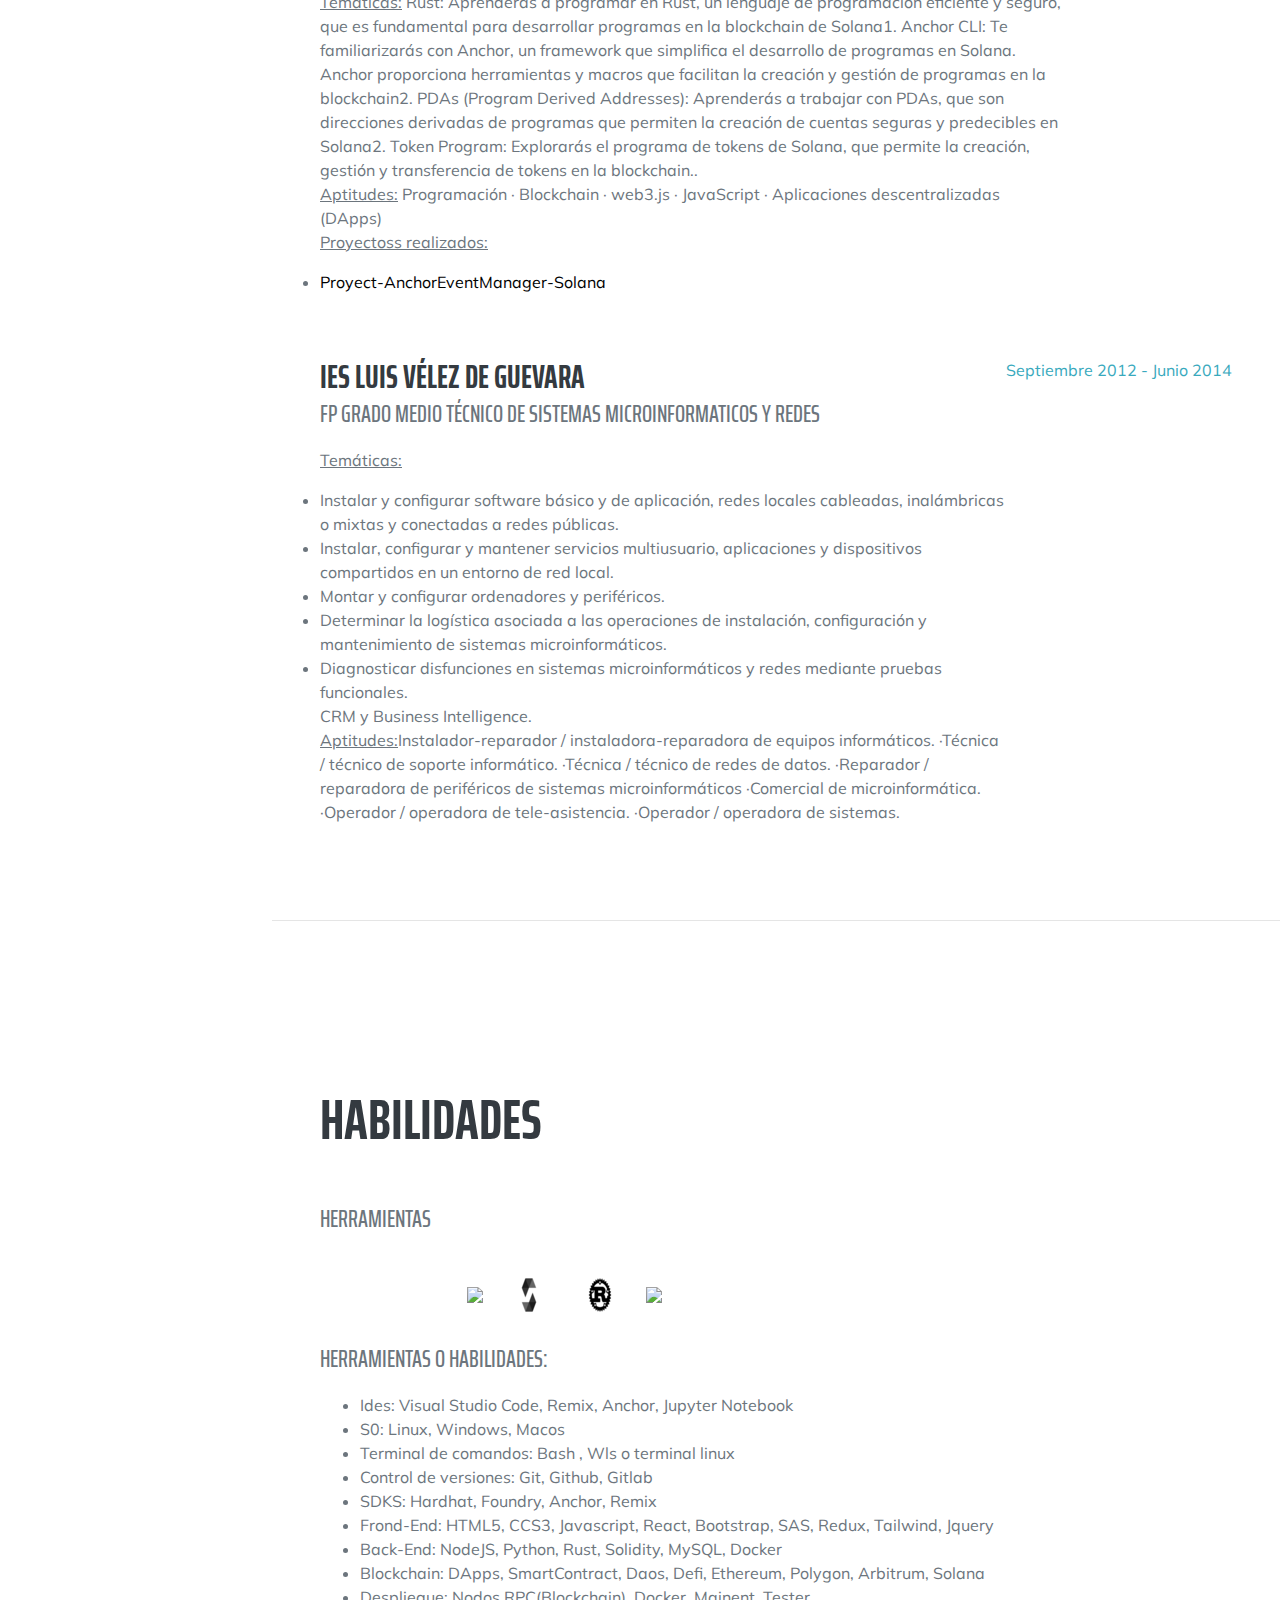
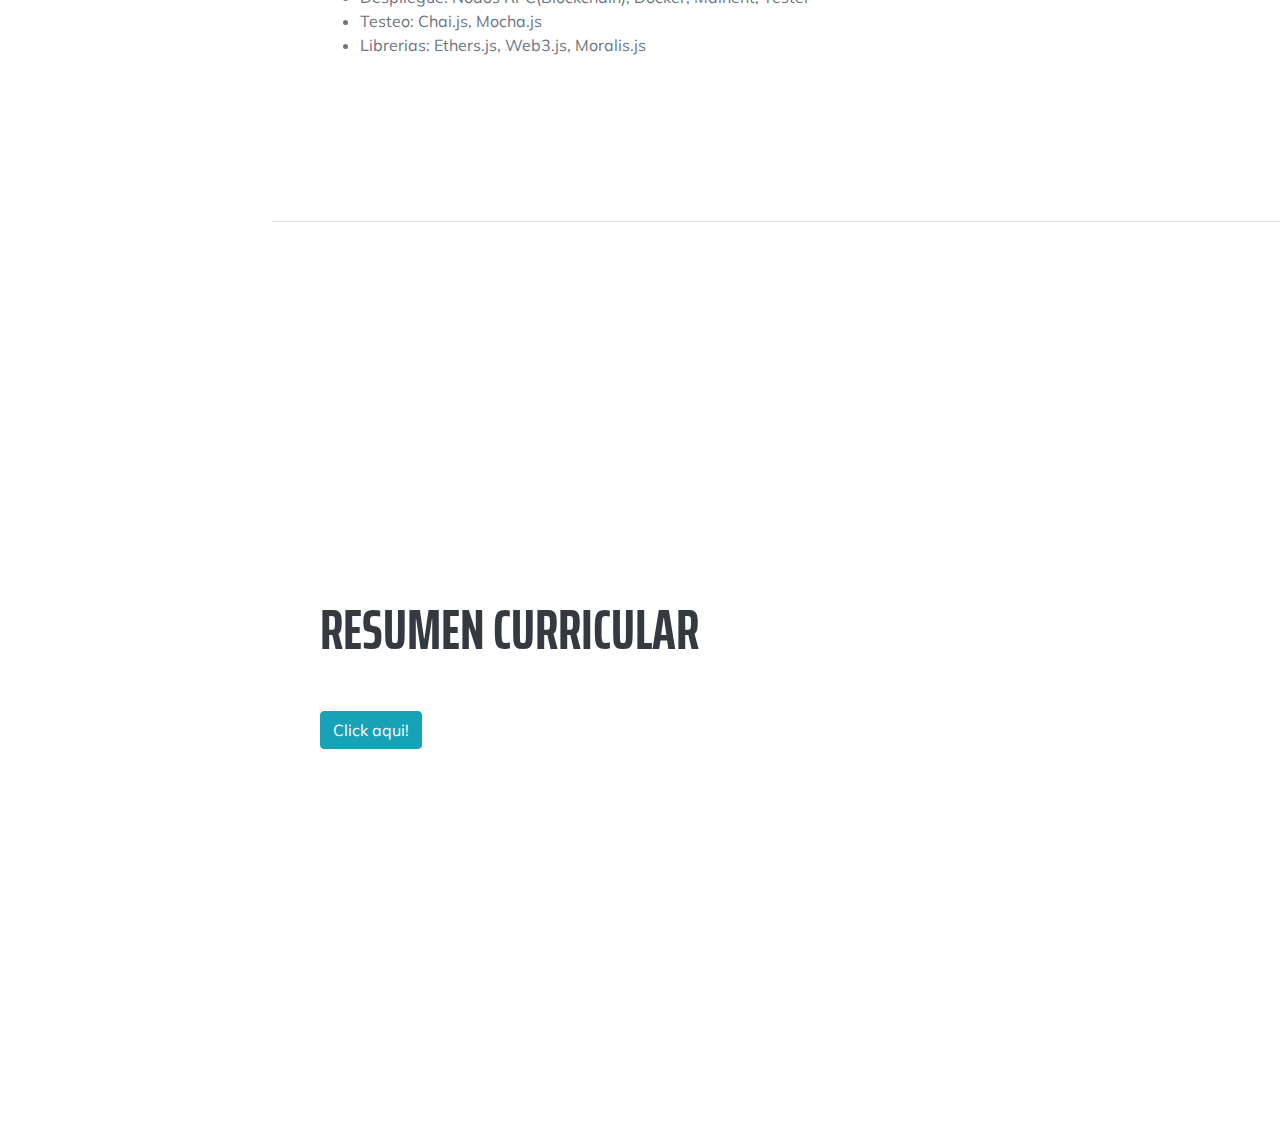
==== commit 34b42a8f: "Creacion CV" ====
--- a/index.html
+++ b/index.html
@@ -1,267 +1,332 @@
 <!DOCTYPE html>
-<html lang="es">
+<html lang="en">
+
 <head>
-  <meta charset="UTF-8">
-  <title>Curriculum Vitae Aldo Munaretto</title>
-  <link href="https://fonts.googleapis.com/css?family=Source+Sans+Pro:300,400,600" rel="stylesheet">
-  <script src="https://kit.fontawesome.com/b99e675b6e.js"></script>
-  <link rel="stylesheet" href="style.css">
+    <meta charset="utf-8" />
+    <meta name="viewport" content="width=device-width, initial-scale=1, shrink-to-fit=no" />
+    <title>Curriculum Vitae Samuel Zambrana</title>
+    <link rel="icon" type="image/x-icon" href="assets/img/favicon.png" />
+    <!-- Font Awesome icons (free version)-->
+    <script src="https://use.fontawesome.com/releases/v5.13.0/js/all.js" crossorigin="anonymous"></script>
+    <!-- Google fonts-->
+    <link href="https://fonts.googleapis.com/css?family=Saira+Extra+Condensed:500,700" rel="stylesheet"
+        type="text/css" />
+    <link href="https://fonts.googleapis.com/css?family=Muli:400,400i,800,800i" rel="stylesheet" type="text/css" />
+    <!-- Core theme CSS (includes Bootstrap)-->
+    <link href="css/styles.css" rel="stylesheet" />
+    <script src="https://kit.fontawesome.com/b99e675b6e.js"></script>
 </head>
-<body>
-  <div class="container">
-    <section>
-      <div>
-        <div><img src="63548.JPG" alt="avatar" class="avatar"></div>
-      </div>
-      <div>
-        <div class="my-name">Aldo Munaretto</div>
-        <div class="my-title">Data Scientist</div>
-        <div class="links">
-          <div class="links-row">
-            <div class="link-item">
-              <i class="fas fa-link"></i>
-              <a href="https://aldomunaretto.github.io/">aldomunaretto.github.io</a>
+
+<body id="page-top">
+    <!-- Navigation-->
+    <nav class="navbar navbar-expand-lg navbar-dark bg-primary fixed-top" id="sideNav">
+        <a class="navbar-brand js-scroll-trigger" href="#page-top">
+            <span class="d-block d-lg-none">Samuel Zambrana</span>
+            <span class="d-none d-lg-block"><img class="img-fluid img-profile rounded-circle mx-auto mb-2"
+                    src="assets/img/Foto perfil.jpg" alt="" /></span>
+        </a>
+        <button class="navbar-toggler" type="button" data-toggle="collapse" data-target="#navbarSupportedContent"
+            aria-controls="navbarSupportedContent" aria-expanded="false" aria-label="Toggle navigation"><span
+                class="navbar-toggler-icon"></span></button>
+        <div class="collapse navbar-collapse" id="navbarSupportedContent">
+            <ul class="navbar-nav">
+                <li class="nav-item"><a class="nav-link js-scroll-trigger" href="#about" target="_blank">Sobre mi</a></li>
+                <li class="nav-item"><a class="nav-link js-scroll-trigger" href="#experience" target="_blank">Experiencia Laboral</a></li>
+                <li class="nav-item"><a class="nav-link js-scroll-trigger" href="#education" target="_blank">Educación</a></li>
+                <li class="nav-item"><a class="nav-link js-scroll-trigger" href="#skills" target="_blank">Habilidades</a></li>
+                <li class="nav-item"><a class="nav-link js-scroll-trigger" href="#awards" target="_blank">Resumen Curricular</a></li>
+            </ul>
+        </div>
+    </nav>
+    <!-- Page Content-->
+    <div class="container-fluid p-0">
+        <!-- navbar-->
+            <nav class="navbar navbar-expand-sm bg-light navbar-light fixed-top">
+                    <!-- Brand -->
+                    <a class="navbar-brand" href="#"><imag src="assets/img/nombre.png" width="170" height="30"></a>
+                  
+                    <!-- Links -->
+                    <ul class="navbar-nav">
+                      
+                      <li class="nav-item">
+                            <a class="nav-link" data-toggle="modal" data-target="#exampleModalCenter" href="">CV</a>
+                          </li>
+                  
+                      <!-- Dropdown -->
+                      <li class="nav-item dropdown">
+                        <a class="nav-link dropdown-toggle" href="#" id="navbardrop" data-toggle="dropdown">
+                         Redes Sociales
+                        </a>
+                        <div class="dropdown-menu">
+                          <a class="dropdown-item" href="https://www.linkedin.com/in/samuelzambrana/" target="_blank">LinkedIn</a>
+                          <a class="dropdown-item" href="https://github.com/SamuelZambrana" target="_blank">Github</a>
+                          <a class="dropdown-item" href="https://x.com/SGonzalez92192" target="_blank">Twitter</a>
+                        </div>
+                      </li>
+                      <li class="nav-item">
+                        <a class="nav-link" data-toggle="modal" data-target="#exampleModalCenter" href="mailto:samu-1994@hotmail.es" target="_blank">samu-1994@hotmail.es</a>
+                      </li>
+                      <li class="nav-item">
+                        <a class="nav-link" href="index.html"><img src="assets/img/ce858535b77f22068049aca2457e59ad-spain-flag-language-icon-circle-by-vexels.png" width="30" height="30" alt="CV"></a>
+                      </li>
+                      <li class="nav-item">
+                        <a class="nav-link" href="index.en.html"><img src="assets/img/gr.png" width="30" height="30"></a>
+                      </li>
+                    </ul>
+                  </nav>
+                  <ul class="nav navbar-nav navbar-right">
+                    <li><a href="#"><span class="glyphicon glyphicon-user"></span> Sign Up</a></li>
+                    <li><a href="#"><span class="glyphicon glyphicon-log-in"></span> Login</a></li>
+                  </ul>
+        <!-- About-->
+        <section class="resume-section" id="about">
+            <div class="resume-section-content">
+                <h1 class="mb-0">
+                    Samuel
+                    <span class="text-primary">
+                    Zambrana Gonzalez
+                    </span>
+                </h1>
+                <h3>
+                    FULL STACK BLOCKCHAIN WEB 3 DEVELOPER
+                </h3>
+                <p class="lead mb-5">Como apasionado en el mundo Blockchain Web3 he decidido ampliar mis conocimientos en este campo para poder desarrollar mi carrera profesional de Desarrollador Blockchain con mucha dedicación, ilusión y ganas. realizando el Bootcamp de Blockchain y Criptoactivos para hacerme un profesional del sector<br>
+
+                    Tengo experiencia como técnico de sistemas microinformáticos y redes donde puse en practicas mi FP de grado medio SMR trabajando para la franquicia App Informática como asalariado y después como autónomo unos años. Desde pequeño me apasiona mucho este mundo tecnológico y donde lo sigo desde muy cerca y no perdiendo la practica realizando proyectos por mi cuenta. 
+                    También cabe destacar mi experiencia como comercial en el sector de las alarmas comenzando en Securitas Direct S.A.U donde aprendí bastante y creí de manera eficiente logrando puestos como Jefe de ventas gestionando y diciendo equipos.
+                    Al mismo tiempo, estoy perfeccionando mi inglés, ya que junto con el español que domino, me van a permitir a aspirar a un empleo internacional más satisfactorio y abrirme a mas oportunidades laborales. <br>
+                    
+                    Soy una persona alegre, simpática, positiva con capacidad de adaptación y trabajo. Estoy acostumbrado afrontar retos y tomar responsabilidades trabajando en equipo <br>
+                    
+                    </p>
+                <div class="social-icons">
+                    <a class="social-icon" href="https://www.linkedin.com/in/samuelzambrana/" target="_blank"><i
+                            class="fab fa-linkedin-in"></i></a>
+                    <a class="social-icon" href="https://github.com/SamuelZambrana"  target="_blank"><i class="fab fa-github"></i></a>
+                    <a class="social-icon" href="https://x.com/SGonzalez92192"  target="_blank"><i class="fab fa-twitter"></i></a>
+                </div>
             </div>
-            <div class="link-item">
-              <i class="far fa-envelope"></i>
-              <a href="mailto:aldomunaretto@gmail.com">aldomunaretto@gmail.com</a>
+        </section>
+        <hr class="m-0" />
+        <!-- Experience-->
+        <section class="resume-section" id="experience">
+            <div class="resume-section-content">
+                <h2 class="mb-5">Experiencia Laboral</h2>
+                <div class="d-flex flex-column flex-md-row justify-content-between mb-5">
+                    <div class="flex-grow-1">
+                        <h3 class="mb-0">
+                            Full Stack Blockchain Web3 & IA & FrontEnd Web Developer</h3>
+                        <div class="subheading mb-3">Proyecto Avocate</div>
+                        <ul>
+                            <li>Avocate es un proyecto Blockchain cuyo objetivo final es apoyar, ayudar y cuidar a los trabajadores, productores y asociaciones de aguacate de todo el mundo, protegiendo al mismo tiempo el medio ambiente. <br>
+                                Avocate mantendrá un registro de cada donación para que sea visible públicamente..</li>
+                            <li>En este proyecto desarrollaremos una DAO, una Dapp y a la vez una interfaz web donde iterarán clientes, colaboradores, distribuidores, etc. y muchos más, según el rol de cada persona o empresa..</li>
+                            <li>Utilizaremos tecnología Blockchain e implementaremos este proyecto en diferentes redes como Polygon, Solana, Ethreum y algunas más..</li>
+                            <li><u>Tecnologias:</u> Solidity, foundry, polygon, react, typescript, next, eitherjs, wagmi, rainbow SDK y erc20, rwa por ahora</li>
+                            <li><u>Aptitudes:</u> 
+                                Ethereum , Blockchain, web3,  Aplicaciones descentralizadas (DApps), DAO, Frond-End, Ethers.js, Solidity, Javascript, React.js, HTML5, CCS3, Next.js, Typescript, vite, tailwind
+                        </li>
+                    </ul>
+                    </div>
+                    <div class="flex-shrink-0"><span class="text-primary">Agosto 2024 - Actualidad</span></div>
+                </div>
+
+                <div class="d-flex flex-column flex-md-row justify-content-between mb-5">
+                    <div class="flex-grow-1">
+                        <h3 class="mb-0">Blockchain Web3 Developer</h3>
+                        <div class="subheading mb-3">Keepcoding</div>
+                        <ul>
+                            <li>Practicas con proyectos reales mientras en web3 en la Red de poligon Ethereum</li>
+                            <li>Algunos de los proyectos realizados:
+                                <li><a href="https://github.com/SamuelZambrana/TheSakiProject/tree/devProduccion" target="_blank" >TheSakiProyect</a></li>
+                                <li><a href="https://github.com/SamuelZambrana/ProyectoClimateCoin" target="_blank">ClimateCoin</a></li>
+                                <li><a href="https://github.com/SamuelZambrana/DappMarketPlace" target="_blank">DApp MarketPlace</a></li>
+                                <li><a href="hhttps://github.com/SamuelZambrana/DAppsDeFiStake" target="_blank">DApp DefiStake</a></li>
+                                <li><a href="https://github.com/SamuelZambrana/DAppsLoteria" target="_blank">DApp Loteria</a></li>
+                                <li><a href="https://github.com/SamuelZambrana/DAppBank" target="_blank">DApp Bank</a></li>
+                                <li><a href="https://github.com/SamuelZambrana/Proyecto-Hyperledger-Frabric-Merca-Chain" target="_blank">Hyperledger-Frabric-Merca-Chain</a></li>
+                                <li><a href="https://github.com/SamuelZambrana/Proyecto-Hyperledger-Besu-5-NodesDocker" target="_blank">Hyperledger-Besu-5-NodesDocker</a></li>
+                            </li>
+                            <li><u>Tecnologias:</u> Ethereum, Hyperledger Fabric, Hyperledger Besu, Identidad Descentralizada, DApps.</li>
+                            <li><u>Aptitudes:</u> 
+                                Ethereum , Blockchain, web3,  Aplicaciones descentralizadas (DApps), DAO, Frond-End, Ethers.js, web3.js, Solidity, Javascript, React.js, HTML5, CCS3, MondoDB, Typescript, MySQL, Node.js, Docker
+                        </li>
+                        </ul>
+                    </div>
+                    <div class="flex-shrink-0"><span class="text-primary">Julio 2023 - Agosto 2024</span></div>
+                </div>
+        </section>
+        <hr class="m-0" />
+        <!-- Education-->
+        <section class="resume-section" id="education">
+            <div class="resume-section-content">
+                <h2 class="mb-5">Educación</h2>
+                <div class="d-flex flex-column flex-md-row justify-content-between mb-5">
+                    <div class="flex-grow-1">
+                        <h3 class="mb-0">Keepcoding</h3>
+                        <div class="subheading mb-3">Full Stack Bootcamp Blockchain y Criptoactivos</div>
+                        <p>Bootcamp diseñado para recibir una sólida formación en programación Full Stack, desde las bases de programación en la tecnologia Blockchain. <br>
+                            En resumen, un desarrollador blockchain debe ser experto en tecnología, seguridad y colaboración para construir aplicaciones innovadoras en esta emocionante área: <br>
+
+                            -Arquitectura y seguridad: El desarrollador diseña la estructura de la red blockchain y configura los protocolos de seguridad para proteger la información. <br>
+                            -Smart contracts y DApps: Crea contratos inteligentes y aplicaciones descentralizadas utilizando lenguajes como Solidity , Javascript o Java<br>
+                            -Colaboración con otros equipos: Trabaja junto a desarrolladores frontend y backend para integrar aplicaciones blockchain. <br>
+                            -Integración con sistemas empresariales: Conecta la tecnología blockchain con otros sistemas utilizados por la empresa. <br>
+                            -Seguridad y calidad del código: Asegura la confidencialidad de los datos y mantiene la documentación técnica actualizada. <br>
+                            Entre otras muchas funcionalidades mas.</p>
+                        <p><u>Temáticas:</u> Introduccion a la tecnologia Blockchain, Criptografia, Identidad Descentralizada, Bitcoin, Ethereum (EVM), Smart Contract
+                            Aplicaciones Descentralizadas (DApps), El proyecto DTL, Hyperledger Fabric, Hyperledger Besu, MasterClass Promt IA. <br>
+                            <u>Proyecto final:</u> TheSakiProyect<br> 
+                            <u>Descripción:</u> Uso de la tecnologia Blockchain para hacer Aplicaciones descentralizadas o una red de Cadenas de suministros para la trazabilidad del producto
+                        </p>
+                    </div>
+                    <div class="flex-shrink-0"><span class="text-primary">Julio 2023 - Agosto 2024</span></div>
+                </div>
+                <div class="d-flex flex-column flex-md-row justify-content-between">
+                    <div class="flex-grow-1">
+                        <h3 class="mb-0">Heavy Duty Builders</h3>
+                        <div class="subheading mb-3">Bootcamp Blockchain Solana | Rust | Anchor</div>
+                        <p><u>Temáticas:</u> 
+                            Rust: Aprenderás a programar en Rust, un lenguaje de programación eficiente y seguro, que es fundamental para desarrollar programas en la blockchain de Solana1.
+                            Anchor CLI: Te familiarizarás con Anchor, un framework que simplifica el desarrollo de programas en Solana. Anchor proporciona herramientas y macros que facilitan la creación y gestión de programas en la blockchain2.
+                            PDAs (Program Derived Addresses): Aprenderás a trabajar con PDAs, que son direcciones derivadas de programas que permiten la creación de cuentas seguras y predecibles en Solana2.
+                            Token Program: Explorarás el programa de tokens de Solana, que permite la creación, gestión y transferencia de tokens en la blockchain.. <br>
+                            <u>Aptitudes:</u>
+                            Programación · Blockchain · web3.js · JavaScript · Aplicaciones descentralizadas (DApps) <br>
+                            <u>Proyectoss realizados:</u>
+                            <li><a href="https://github.com/SamuelZambrana/Proyect-AnchorEventManager-Solana" target="_blank" >Proyect-AnchorEventManager-Solana</a></li>
+                        </p>
+                    </div>
+                    <div class="flex-shrink-0"><span class="text-primary">Junio 2024 - Julio 2024</span></div>
+                </div><br><br>
+                <div class="d-flex flex-column flex-md-row justify-content-between">
+                    <div class="flex-grow-1">
+                        <h3 class="mb-0">IES Luis Vélez de Guevara </h3>
+                        <div class="subheading mb-3">FP Grado Medio Técnico de Sistemas Microinformaticos y Redes</div>
+                        <p><u>Temáticas:</u> 
+                            <li>Instalar y configurar software básico y de aplicación, redes locales cableadas, inalámbricas o mixtas y conectadas a redes públicas.</li>
+                            <li>Instalar, configurar y mantener servicios multiusuario, aplicaciones y dispositivos compartidos en un entorno de red local.</li>
+                            <li>Montar y configurar ordenadores y periféricos.</li>
+                            <li>Determinar la logística asociada a las operaciones de instalación, configuración y mantenimiento de sistemas microinformáticos.</li>
+                            <li>Diagnosticar disfunciones en sistemas microinformáticos y redes mediante pruebas funcionales.</li>
+                            CRM y Business Intelligence. <br>
+                            <u>Aptitudes:</u>Instalador-reparador / instaladora-reparadora de equipos informáticos. ·Técnica / técnico de soporte informático. ·Técnica / técnico de redes de datos. ·Reparador / reparadora de periféricos de sistemas microinformáticos ·Comercial de microinformática. ·Operador / operadora de tele-asistencia. ·Operador / operadora de sistemas.</p>
+                    </div>
+                    <div class="flex-shrink-0"><span class="text-primary">Septiembre 2012 - Junio 2014</span></div>
+                </div>
             </div>
-            <div class="link-item">
-              <i class="fas fa-mobile-alt"></i>
-              <a href="tel:+34635096305">+34 635096305</a>
+        </section>
+        <hr class="m-0" />
+        <!-- Skills-->
+        <section class="resume-section" id="skills">
+            <div class="resume-section-content">
+                <h2 class="mb-5">Habilidades</h2>
+                <div class="subheading mb-3">Herramientas</div>
+                <ul class="list-inline dev-icons">
+                    <li class="list-inline-item"><i class="fab fa-html5"></i></li>
+                    <li class="list-inline-item"><i class="fab fa-css3-alt"></i></li>
+                    <li class="list-inline-item"><i class="fab fa-js-square"></i></li>
+                    <li class="list-inline-item"><i class="fab fa-python"></i></li>
+                    <li class="list-inline-item"><i class="fab fa-docker"></i></li>
+                    <li class="list-inline-item"><i class="fab fa-node-js"></i></li>
+                    <li class="list-inline-item"><i class="fab fa-react"></i></li>
+                    <li class="list-inline-item"><img src="assets/img/icons8-git-50.png"></li>
+                    <li class="list-inline-item"><img src="assets/img/Solidity-Logo.wine-50.png"></li>
+                    <li class="list-inline-item"><img src="assets/img/Rust_(programming_language)-Logo.wine-50.png"></li>
+                    <li class="list-inline-item"><img src="assets/img/icons8-sql-26.png"></li>
+                </ul>
+                <div class="subheading mb-3">Herramientas o Habilidades: </div>
+                <ul class="fa-ul mb-0">
+                    <li>
+                        <span class="fa-li"><i class="fas fa-check"></i></span>
+                        Ides: Visual Studio Code, Remix, Anchor, Jupyter Notebook
+                    </li>
+                    <li>
+                        <span class="fa-li"><i class="fas fa-check"></i></span>
+                         S0: Linux, Windows, Macos
+                    </li>
+                    <li>
+                        <span class="fa-li"><i class="fas fa-check"></i></span>
+                        Terminal de comandos: Bash , Wls o terminal linux
+                    </li>
+                    <li>
+                        <span class="fa-li"><i class="fas fa-check"></i></span>
+                        Control de versiones: Git, Github, Gitlab
+                    </li>
+                    <li>
+                        <span class="fa-li"><i class="fas fa-check"></i></span>
+                        SDKS: Hardhat, Foundry, Anchor, Remix
+                    </li>
+                    <li>
+                        <span class="fa-li"><i class="fas fa-check"></i></span>
+                        Frond-End: HTML5, CCS3, Javascript, React, Bootstrap, SAS, Redux, Tailwind, Jquery
+                    </li>
+                    <li>
+                        <span class="fa-li"><i class="fas fa-check"></i></span>
+                        Back-End: NodeJS, Python, Rust, Solidity, MySQL, Docker
+                    </li>
+                    <li>
+                        <span class="fa-li"><i class="fas fa-check"></i></span>
+                        Blockchain: DApps, SmartContract, Daos, Defi, Ethereum, Polygon, Arbitrum, Solana
+                    </li>
+                    <li>
+                        <span class="fa-li"><i class="fas fa-check"></i></span>
+                        Despliegue: Nodos RPC(Blockchain), Docker, Mainent, Tester
+                    </li>
+                    <li>
+                        <span class="fa-li"><i class="fas fa-check"></i></span>
+                        Testeo: Chai.js, Mocha.js
+                    </li>
+                    <li>
+                        <span class="fa-li"><i class="fas fa-check"></i></span>
+                        Librerias: Ethers.js, Web3.js, Moralis.js
+                    </li>
+                </ul>
             </div>
-          </div>
-          <div class="links-row">
-            <div class="link-item">
-              <i class="fab fa-linkedin"></i>
-              <a href="https://www.linkedin.com/in/aldomunaretto/">aldomunaretto</a>
-            </div>
-            <div class="link-item">
-              <i class="fab fa-twitter"></i>
-              <a href="https://twitter.com/aldomunaretto">@aldomunaretto</a>
-            </div>
-            <div class="link-item">
-              <i class="fab fa-github-alt"></i>
-              <a href="https://github.com/aldomunaretto">aldomunaretto</a>
-            </div>
-          </div>
+        </section>
+        <hr class="m-0" />
+        <!-- Awards-->
+        <section class="resume-section" id="awards">
+            <div class="resume-section-content">
+                <h2 class="mb-5">Resumen Curricular</h2>
+                <!-- Button trigger modal -->
+<button type="button" class="btn btn-info" data-toggle="modal" data-target="#exampleModalCenter">
+    Click aqui!
+  </button>
+  
+  <!-- Modal -->
+  <div class="modal fade" id="exampleModalCenter" tabindex="-1" role="dialog" aria-labelledby="exampleModalCenterTitle" aria-hidden="true">
+    <div class="modal-dialog modal-dialog-centered" role="document">
+      <div class="modal-content">
+        <div class="modal-header">
+          <h5 class="modal-title" id="exampleModalLongTitle">CV de Samuel Zambrana </h5>
+          <button type="button" class="close" data-dismiss="modal" aria-label="Close">
+            <span aria-hidden="true">&times;</span>
+          </button>
         </div>
-
-        <p align="justify">
-          Soy un científico de datos y desarrollador de software orientado a la búsqueda de soluciones basadas en el análisis de datos. 
-          Poseo experiencia en la construcción de proyectos de ciencia de datos escalables y la aplicación de técnicas de aprendizaje 
-          automático a conjuntos de datos complejos. Mi interés es abarcar todo el ciclo de vida del dato en cualquier proyecto real, 
-          desde su arquitectura hasta su análisis y presentación al cliente, aportando la mejor solución en cada momento.
-        </p>
-      </div>
-    </section>
-
-    <section>
-      <div class="section-title">Experiencia Laboral</div>
-      <div>
-        <div class="job">
-          <div class="job-title-container">
-            <div>
-              <div class="job-company">Finect</div>
-              <div class="job-title">Data Scientist</div>
-            </div>
-            <div>
-              Agosto 2018 - Actualidad
-            </div>
-          </div>
-          <ul>
-            <li>Desarrollo de procesos ETL para la integración de diferentes fuentes de datos para su posterior explotación y análisis.</li>
-            <li>Diseño y desarrollo de métricas en la generación de reportes y cuadros de mando.</li>
-            <li>Creación de modelos predictivos para la optimización de campañas de publicidad programática.</li>
-            <li>Implementación de modelos de segmentación y perfilado de usuarios para ofrecer contenido personalizado y mejorar la experiencia del usuario.</li>
-            <li>Optimizar los esfuerzos de desarrollo conjunto mediante el uso adecuado de las bases de datos y el diseño del proyecto.</li>
-            <li>Desarrollo de algoritmos de recomendación para artículos, temáticas, etc.</li> 
-            <li>Análisis del comportamiento y acciones de los usuarios para mejorar los motores recomendaciones.</li>
-            <li>Uso de técnicas de Machine Learning y Deep Learning para el desarrollo de nuevas soluciones u optimización de las existentes.</li> 
-            <li>Desarrollo de microservicios para la integración de los modelos predictivos en el entorno de producción de la empresa.</li>
-            <li>Despliegue continuo y automatización de procesos rutinarios.</li>
-            <li><u>Herramientas:</u> Python, PySpark, SQL (MySQL, PostgreSQL), NoSQL (MongoDB, ElasticSearch), Kibana, Kafka, git, Docker, Jenkins, Rundeck, Power BI.</li>
-            <li><u>Herramientas de ML:</u> Scikit-Learn, Numpy, Pandas, Keras, Fastai, PyTorch, TensorFlow, NLTK, Gensim, Spacy, Flask, Jupyter Notebook, Google Colab.</li>
-          </ul>
+        <div class="modal-body">
+            <!--<img src="assets/img/CV_ALDO_MUNARETTO.pdf" alt="CV" width="465" height="600">-->
+            <embed src="assets/img/CV_SAMUEL ZAMBRANA GONZALEZ-OCTUBRE 2024.pdf" type="application/pdf" width="465" height="600">
         </div>
-
-        <div class="job">
-          <div class="job-title-container">
-            <div>
-              <div class="job-company">Finect</div>
-              <div class="job-title">Programador PHP</div>
-            </div>
-            <div>
-              Marzo 2018 - Julio 2018
-            </div>
-          </div>
-          <ul>
-            <li>Desarrollo de software y paginas web para consumo interno de la empresa.</li>
-            <li><u>Herramientas:</u> PHP, MySQL, HTML5, CSS3.</li>
-          </ul>
-        </div>
-
-    </section>
-
-    <section>
-      <div class="section-title">Educación</div>
-      <div>
-        <div class="job">
-          <div class="job-title-container">
-            <div>
-              <div class="job-company">Saturdays.AI</div>
-              <div class="job-title">Bootcamp en Inteligencia Artificial mención Deep Learning</div>
-            </div>
-            <div>
-              Febrero 2019 - Mayo 2019
-            </div>
-          </div>
-          <p align="justify">
-            <u>Temáticas:</u> Transfer Learning, Deep Neural Networks (DNN), Convolutional Neural Networks (CNN), Recurrent Neural Networks (RNN), 
-            Generative Adversarial Networks (GAN), Natural Language Processing (NLP) y Computer Vision. <br>
-            <u>Proyecto final:</u> Bookanimation. Uso de redes generativas antagónicas para la creación de personajes animados basados en el texto de cuentos infantiles. 
-            Proyecto ganador del premio "Closest to State of the Art".
-          </p> 
-             
-        </div>
-        <div class="job">
-          <div class="job-title-container">
-            <div>
-              <div class="job-company">Datahack School</div>
-              <div class="job-title">Master Práctico en Big Data y Analytics</div>
-            </div>
-            <div>
-              Octubre 2017 - Mayo 2018
-            </div>
-          </div>
-          <p align="justify">
-            <u>Temáticas:</u> 
-            Data Discovery,
-            Machine Learning con Python,
-            Machine Learning con SAS,
-            Bases de Datos NoSQL,
-            Ecosistema Hadoop,
-            Apache Spark,
-            Visualización de datos,
-            Algoritmos Avanzados con Python. <br>
-            <u>Proyectos Realizados:</u>
-            Uso de distintos algoritmos de ML para determinar el modelo optimo de predicción para casos de clasificación binaria, clasificación multiclase y regresión. 
-            Análisis de sentimientos de textos para reseñas de Amazon.
-            Detección de fraude con diferentes modelos estadísticos utilizando SAS-Miner.
-            Recomendador de películas (Filtro colaborativo con Spark ML).
-            Clasificación de fotografías utilizando redes convolucionales.
-            </p>
-        </div>
-        <div class="job">
-          <div class="job-title-container">
-            <div>
-              <div class="job-company">Universitat de Barcelona</div>
-              <div class="job-title">Master en Business Intelligence</div>
-            </div>
-            <div>
-              Abril 2017 - Junio 2018
-            </div>
-          </div>
-          <p align="justify">
-            <u>Temáticas:</u> 
-            Data Management y la Sociedad de la Información, 
-            Gestión estratégica y los sistemas BI, 
-            Sistemas de Soporte a Decisiones, 
-            Business Analytics, 
-            Big Data y la Transformación Digital del Negocio,
-            Gestión de proyectos de Business Intelligence,
-            Evaluación y Selección de Herramientas BI (Caso Práctico MS Power Pivot),
-            Data Mining y el Rol del Data Scientist,
-            Data Discovery (Práctica con Qlik Sense),
-            CRM y Business Intelligence. <br>
-            <u>TFM:</u> Plataforma de BI para la Intendencia del Departamento de Canelones, Uruguay.
-            </p>
+        <div class="modal-footer">
+          <button type="button" class="btn btn-secondary" data-dismiss="modal">Cerrar</button>
+          <a class="btn btn-info" role="button" href="assets/img/CV_SAMUEL ZAMBRANA GONZALEZ-OCTUBRE 2024.pdf"
+          download="CV_SAMUEL ZAMBRANA GONZALEZ-OCTUBRE 2024.pdf">
+         Descargar CV
+       </a>
         </div>
       </div>
-    </section>
-
-    <section>
-      <div class="section-title">Habilidades</div>
-      <div>
-        <div class="skills-container">
-          <ul>
-            <b>Lenguajes de Programación</b>
-            <li>Python</li>
-            <li>SQL</li>
-            <li>R</li>
-            <li>PHP</li>
-          </ul>
-          <ul>
-            <b>Herramientas y Frameworks</b>
-            <li>Numpy</li>
-            <li>Pandas</li>
-            <li>Scikit-Learn</li>
-            <li>Flask</li>
-          </ul>
-          <ul>
-            <br>
-            <br>
-            <li>Spark</li>
-            <li>Kafka</li>
-            <li>Docker</li>
-            <li>Jenkins</li>
-          </ul>
-          <ul>
-            <b>Deep Learning</b>
-            <li>Keras</li>
-            <li>TensorFlow</li>
-            <li>Pytorch</li>
-            <li>Fastai</li>
-          </ul>
-          <ul>
-            <b>NLP</b>
-            <li>NLTK</li>
-            <li>Gensim</li>
-            <li>Spacy</li>
-            <li>Transformers</li>
-          </ul>
-          <ul>
-            <b>BBDD</b>
-            <li>PostgreSQL</li>
-            <li>MySQL</li>
-            <li>MongoDB</li>
-            <li>ElasticSearch</li>
-          </ul>
-          <ul>
-            <b>Soft Skills</b>
-            <li>Resolución de problemas complejos</li>
-            <li>Pensamiento Crítico</li>
-            <li>Trabajo en equipo</li>
-            <li>Adaptabilidad y rápido aprendizaje</li>
-          </ul>
-          <ul>
-            <b>Idiomas</b>
-            <li>Español: Lengua Materna</li>
-            <li>Ingles: Avanzado</li>
-          </ul>
-        </div>
-      </div>
-    </section>
-
-    <section>
-      <div class="section-title">Presentaciones Públicas</div>
-      <div class="presentations-container">
-        <p><a href="https://www.meetup.com/es-ES/MachineLearningSpain/events/265338566/"><b>Machine Learning Spain XLI</b></a></p>
-        <p><u>Título:</u> "Descubriendo el motor de recomendación de artículos de Finect.com"</p>
-      </div>
-    </section>
-
-    <section>
-      <div class="section-title">Intereses</div>
-      <div class="interests-container">
-        <img src="img/plane-solid.svg" alt="icon">
-        <img src="img/cutlery.svg" alt="icon">
-        <img src="img/monitor.svg" alt="icon">
-        <img src="img/controller.svg" alt="icon">
-        <img src="img/headphones.svg" alt="icon">
-      </div>
-    </section>
-
+    </div>
   </div>
+        </section>
+    </div>
+    <!-- Bootstrap core JS-->
+    <script src="https://cdnjs.cloudflare.com/ajax/libs/jquery/3.5.1/jquery.min.js"></script>
+    <script src="https://stackpath.bootstrapcdn.com/bootstrap/4.5.0/js/bootstrap.bundle.min.js"></script>
+    <!-- Third party plugin JS-->
+    <script src="https://cdnjs.cloudflare.com/ajax/libs/jquery-easing/1.4.1/jquery.easing.min.js"></script>
+    <!-- Core theme JS-->
+    <script src="js/scripts.js"></script>
 </body>
-</html>
+
+</html>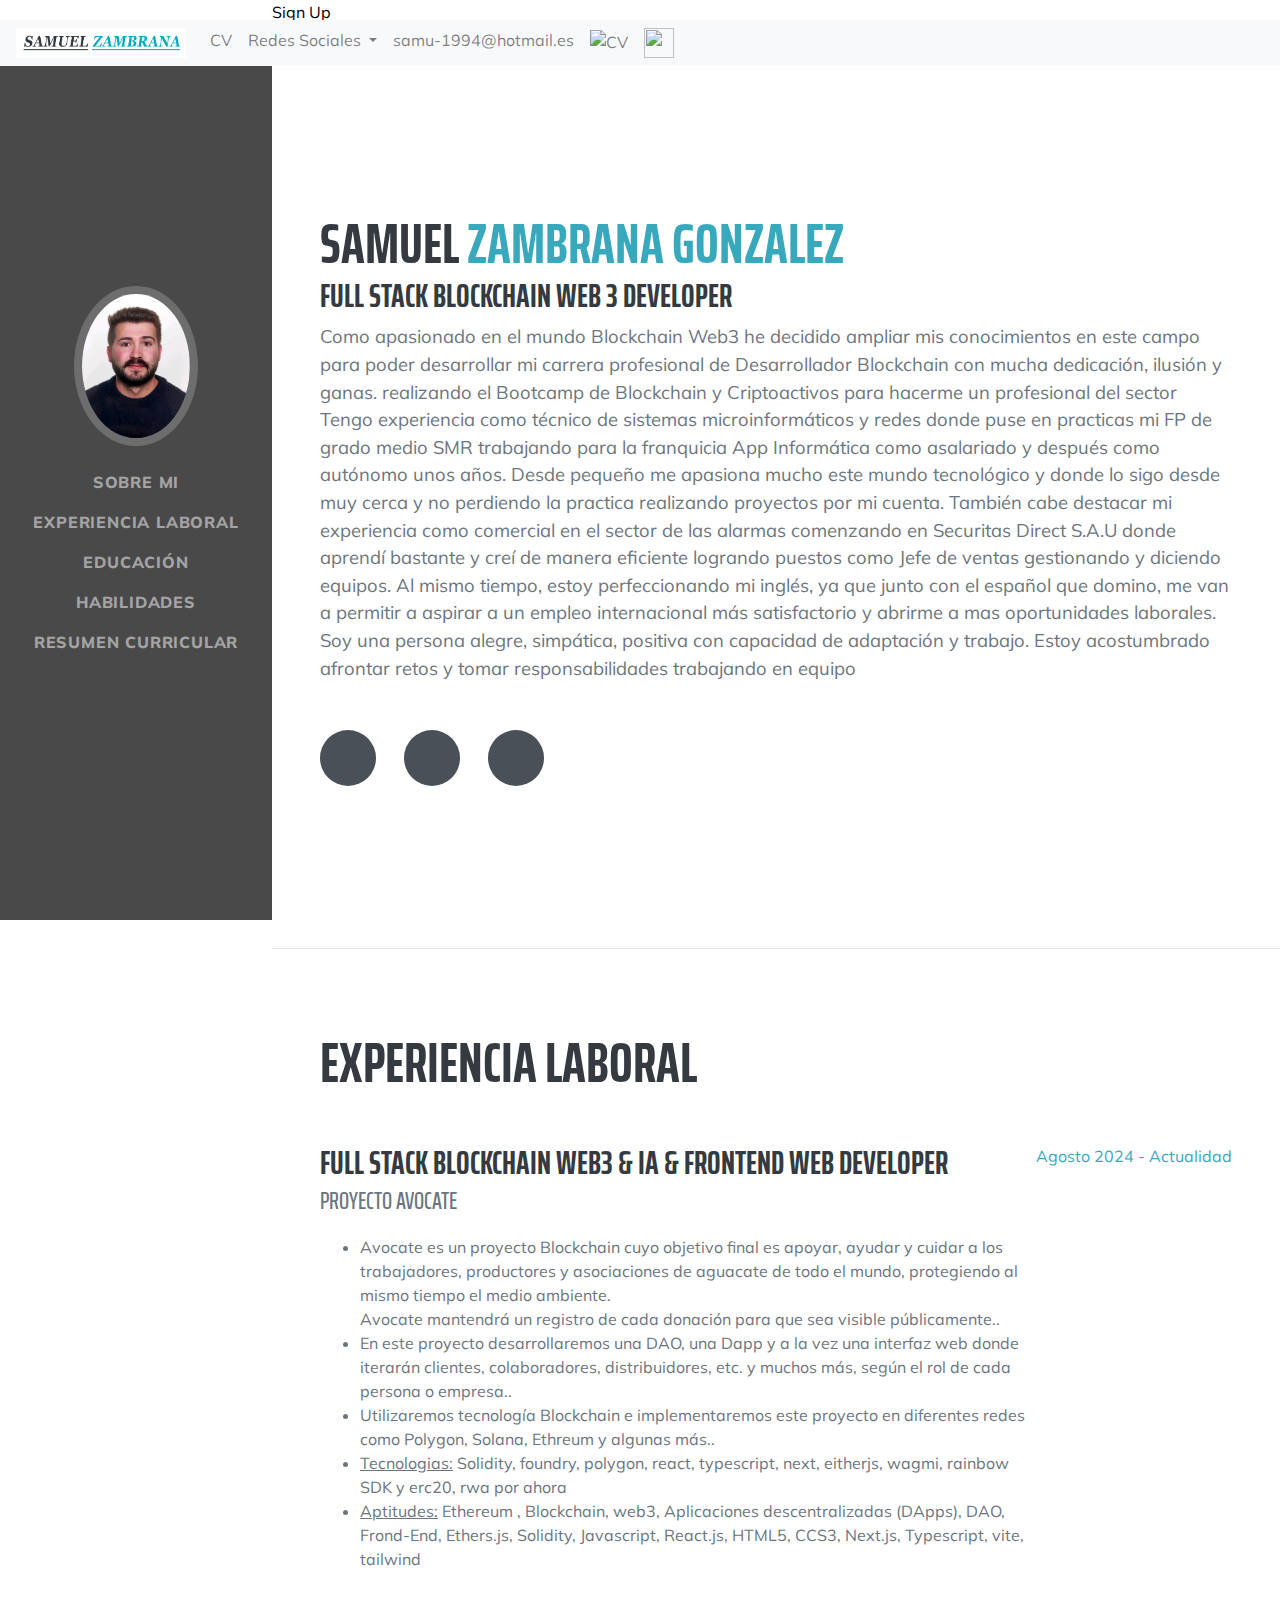
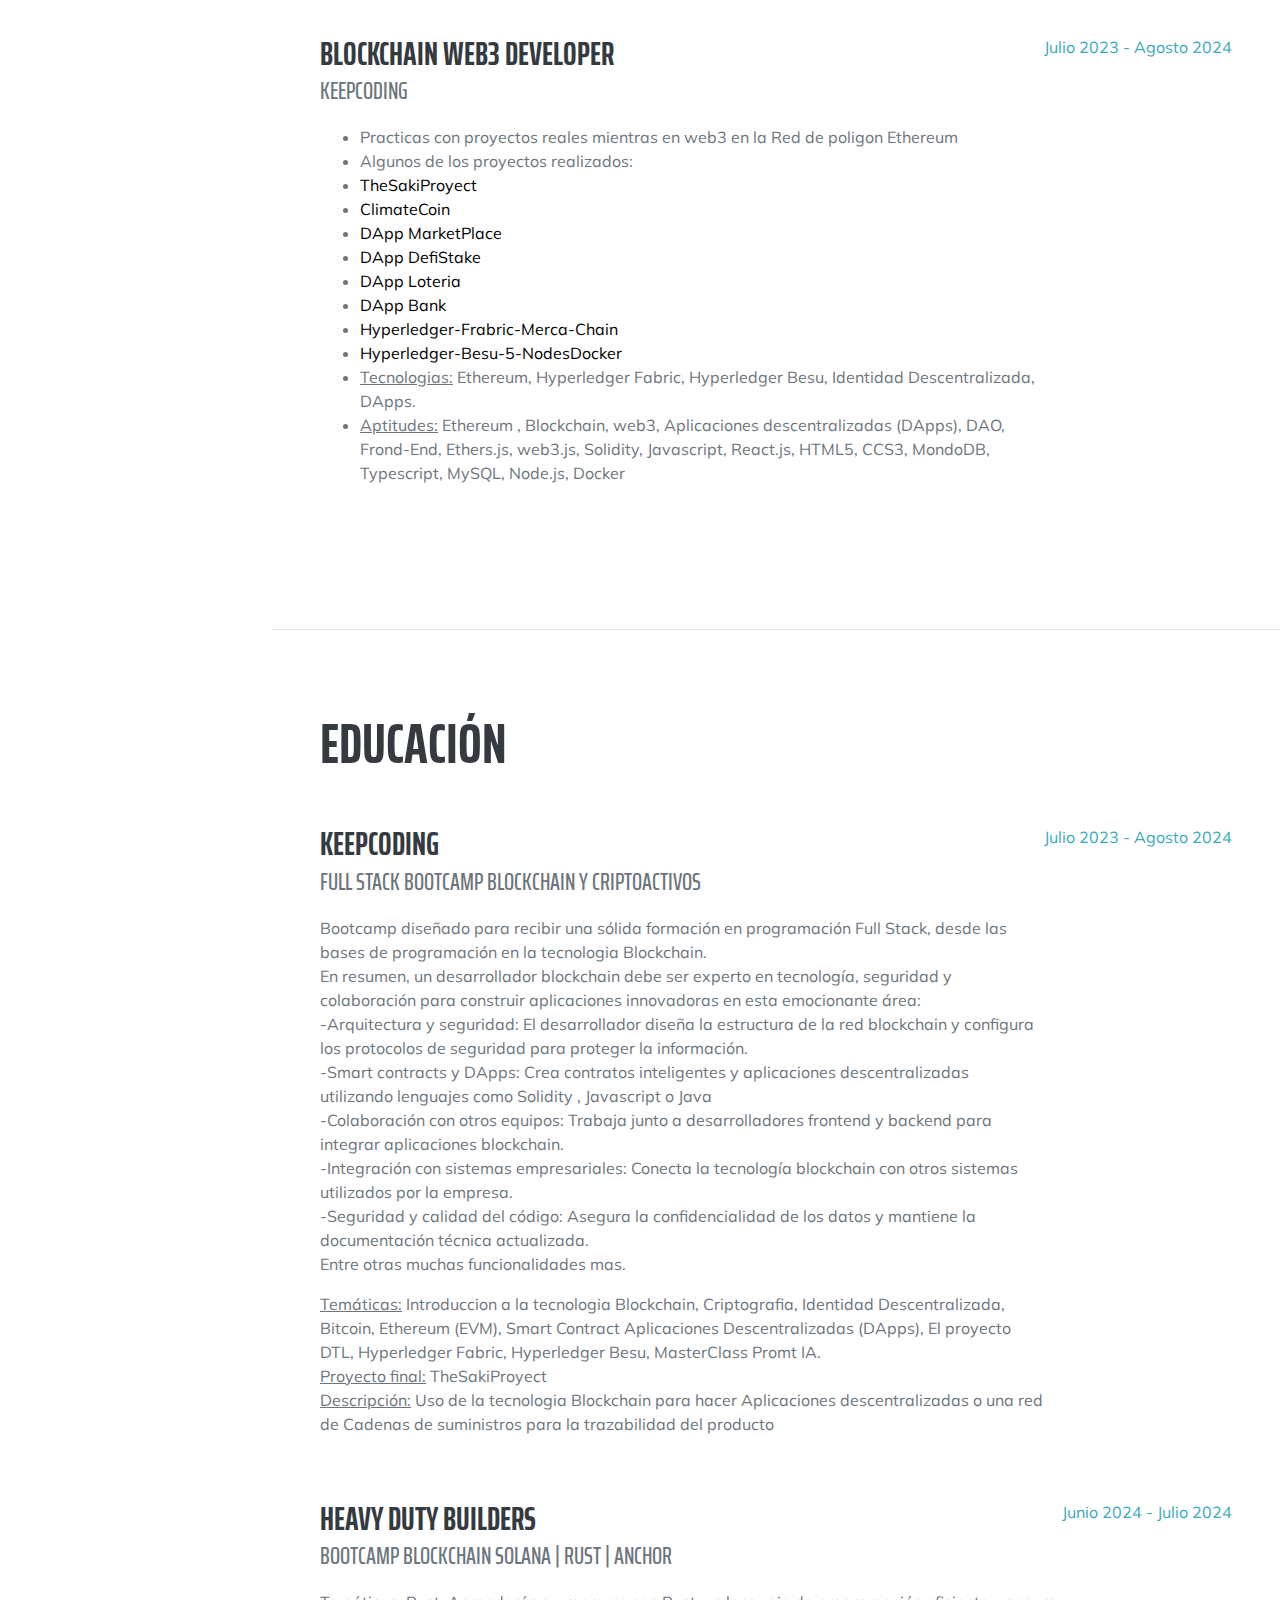
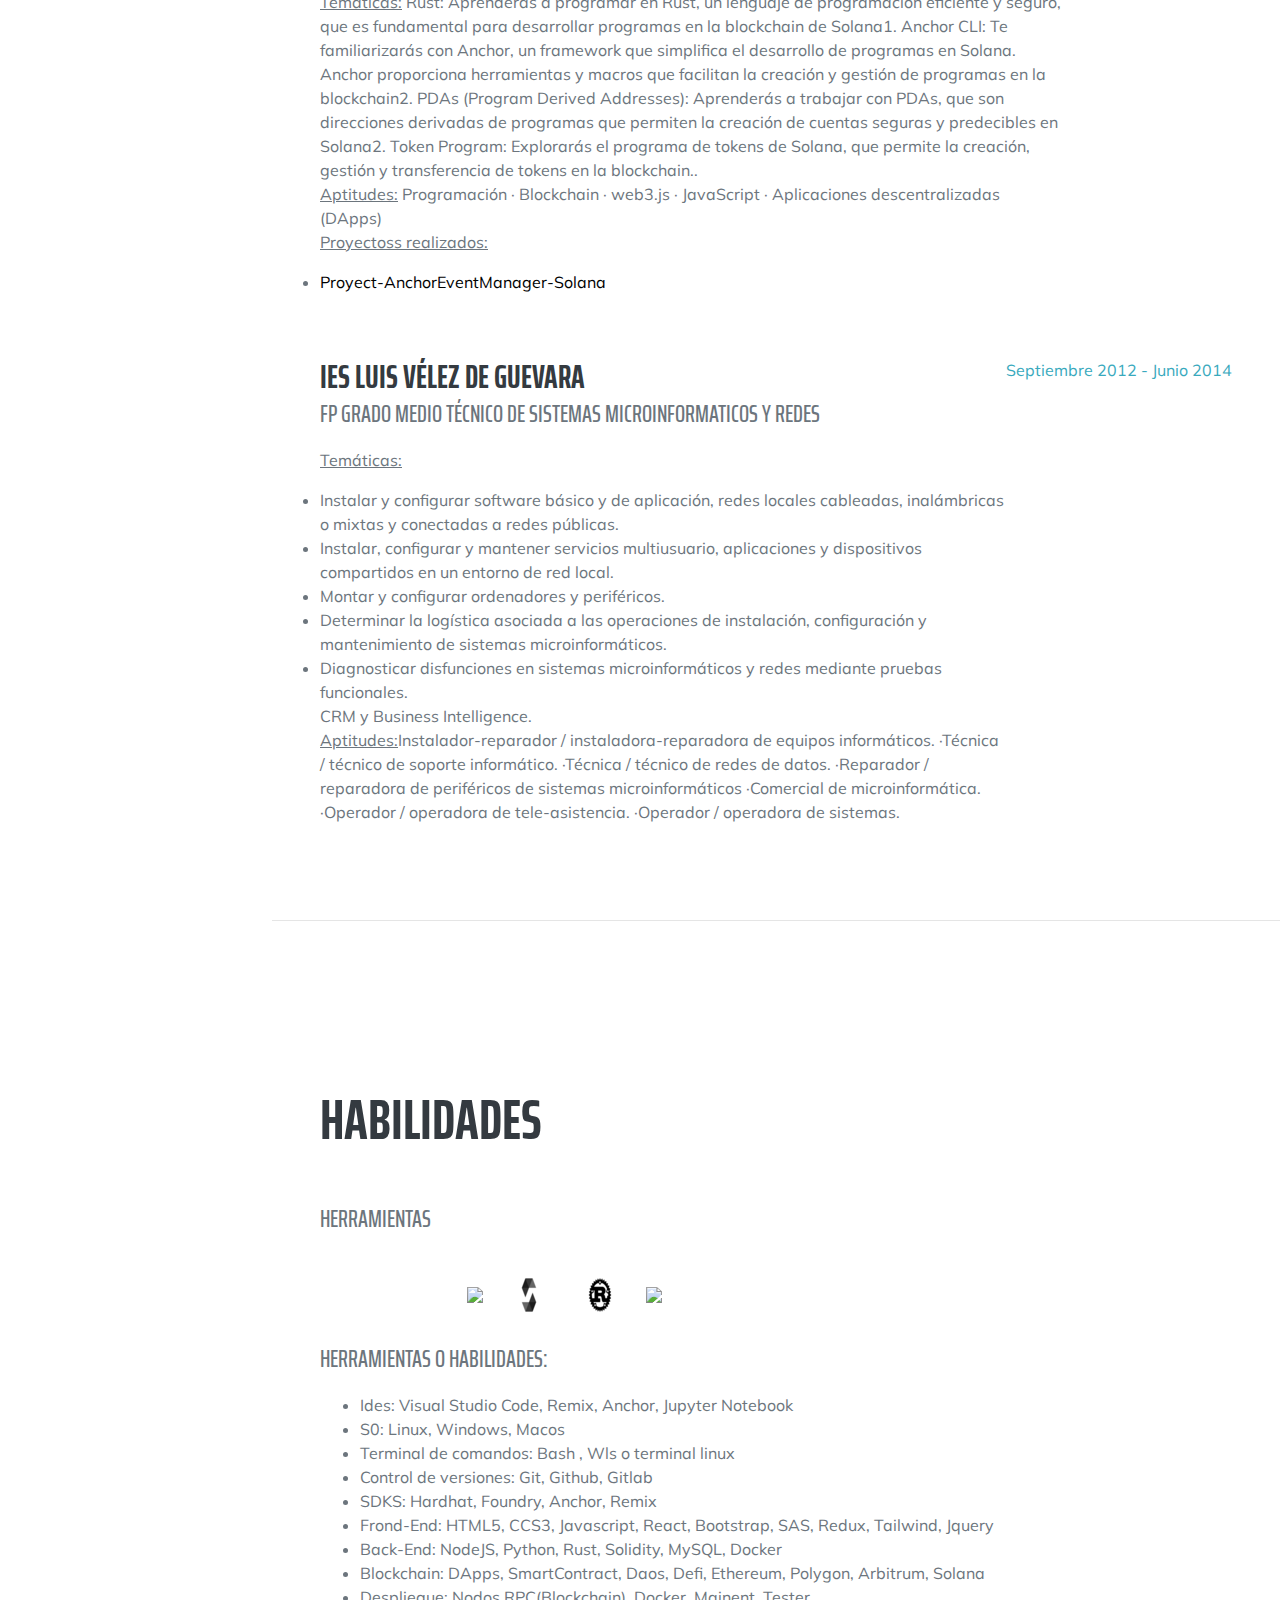
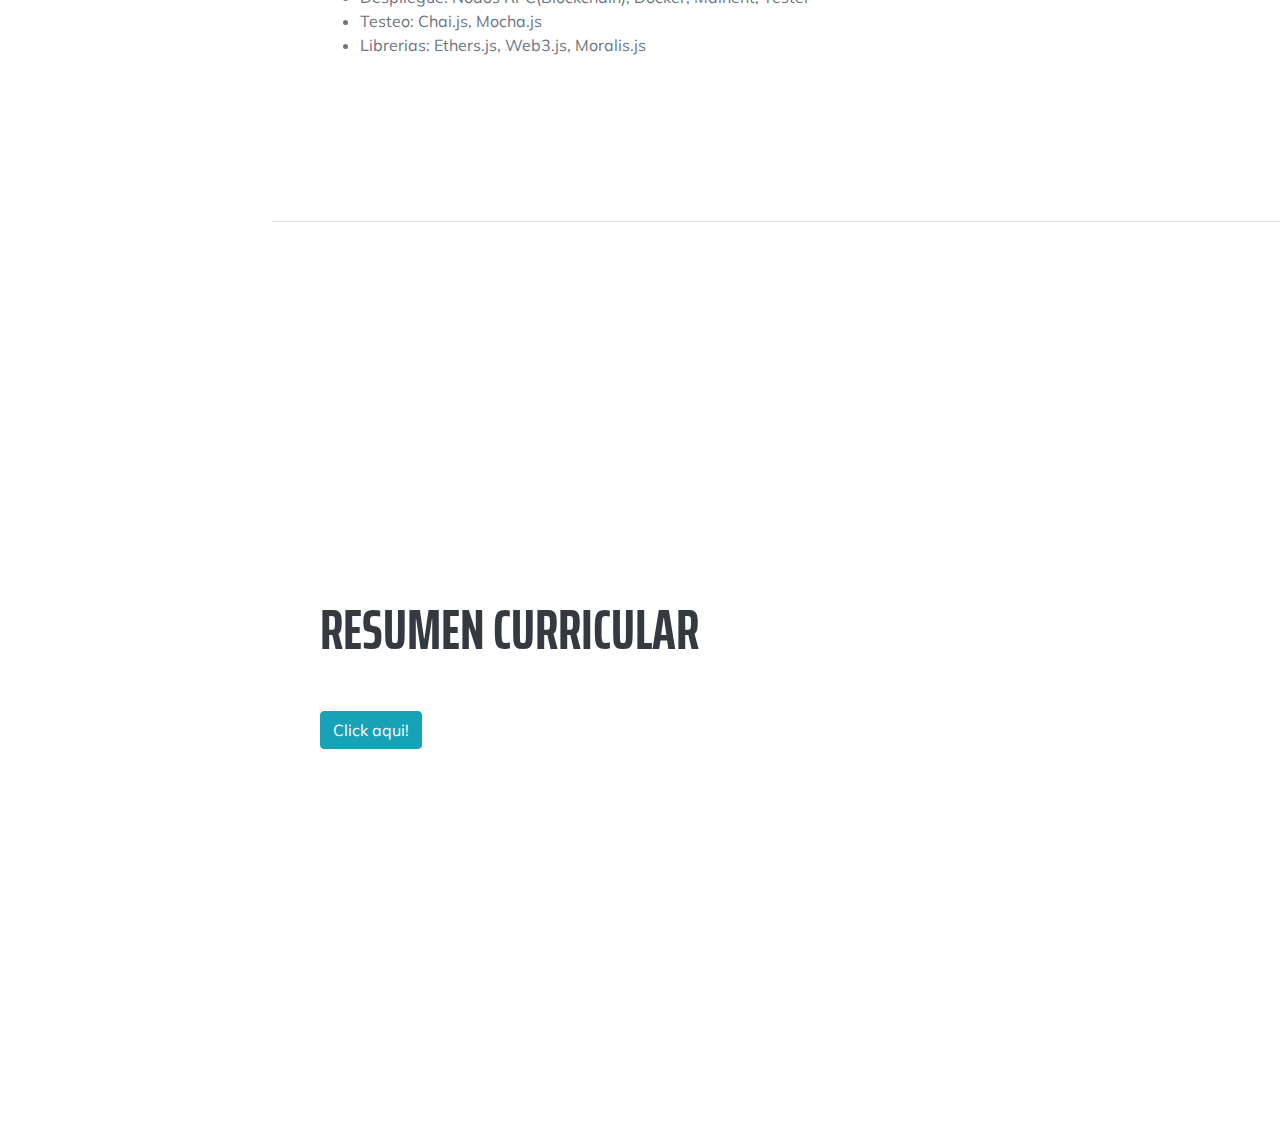
==== commit a5b5a952: "UpdateNavbar" ====
--- a/index.html
+++ b/index.html
@@ -43,7 +43,7 @@
         <!-- navbar-->
             <nav class="navbar navbar-expand-sm bg-light navbar-light fixed-top">
                     <!-- Brand -->
-                    <a class="navbar-brand" href="#"><imag src="assets/img/nombre.png" width="170" height="30"></a>
+                    <a class="navbar-brand" href="#"><img src="assets/img/Sin_titulo.png" width="170" height="30"></a>
                   
                     <!-- Links -->
                     <ul class="navbar-nav">
@@ -81,12 +81,12 @@
         <!-- About-->
         <section class="resume-section" id="about">
             <div class="resume-section-content">
-                <h1 class="mb-0">
+                <h2 class="mb-0">
                     Samuel
                     <span class="text-primary">
                     Zambrana Gonzalez
                     </span>
-                </h1>
+                </h2>
                 <h3>
                     FULL STACK BLOCKCHAIN WEB 3 DEVELOPER
                 </h3>
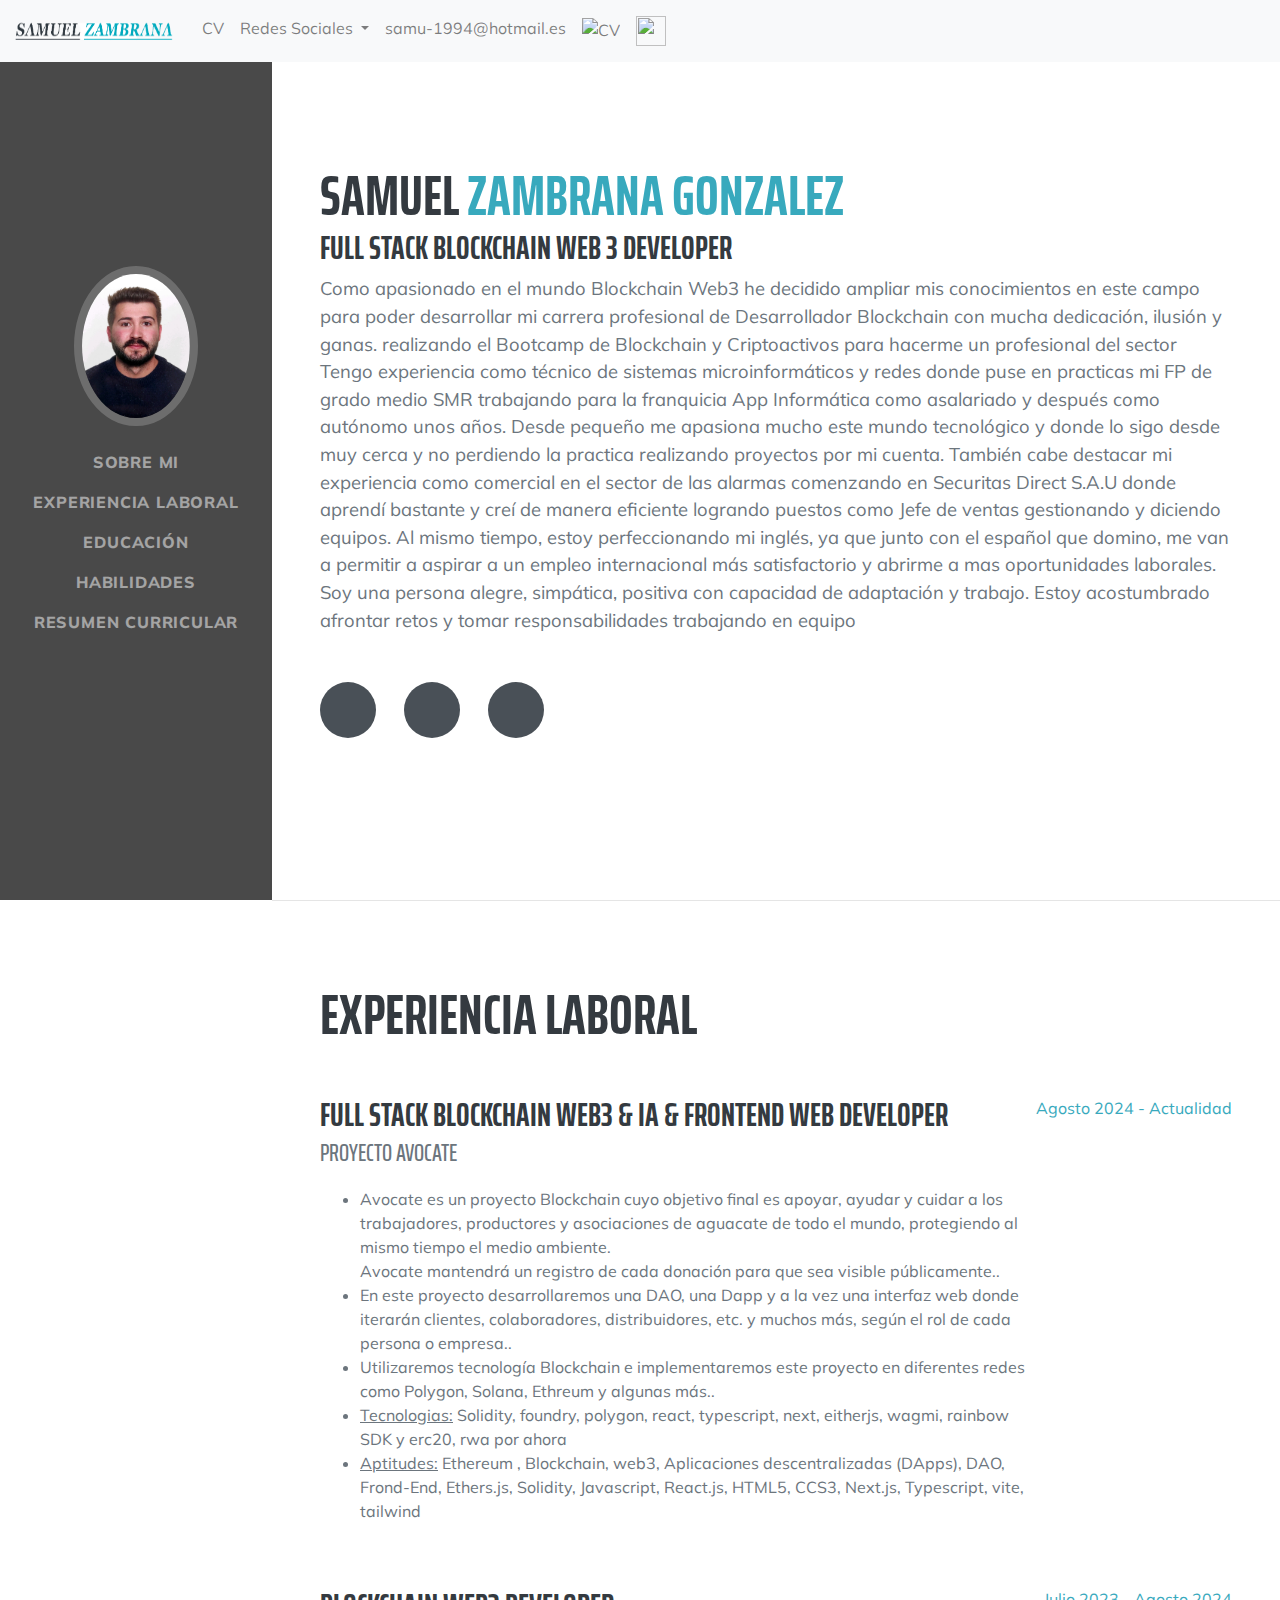
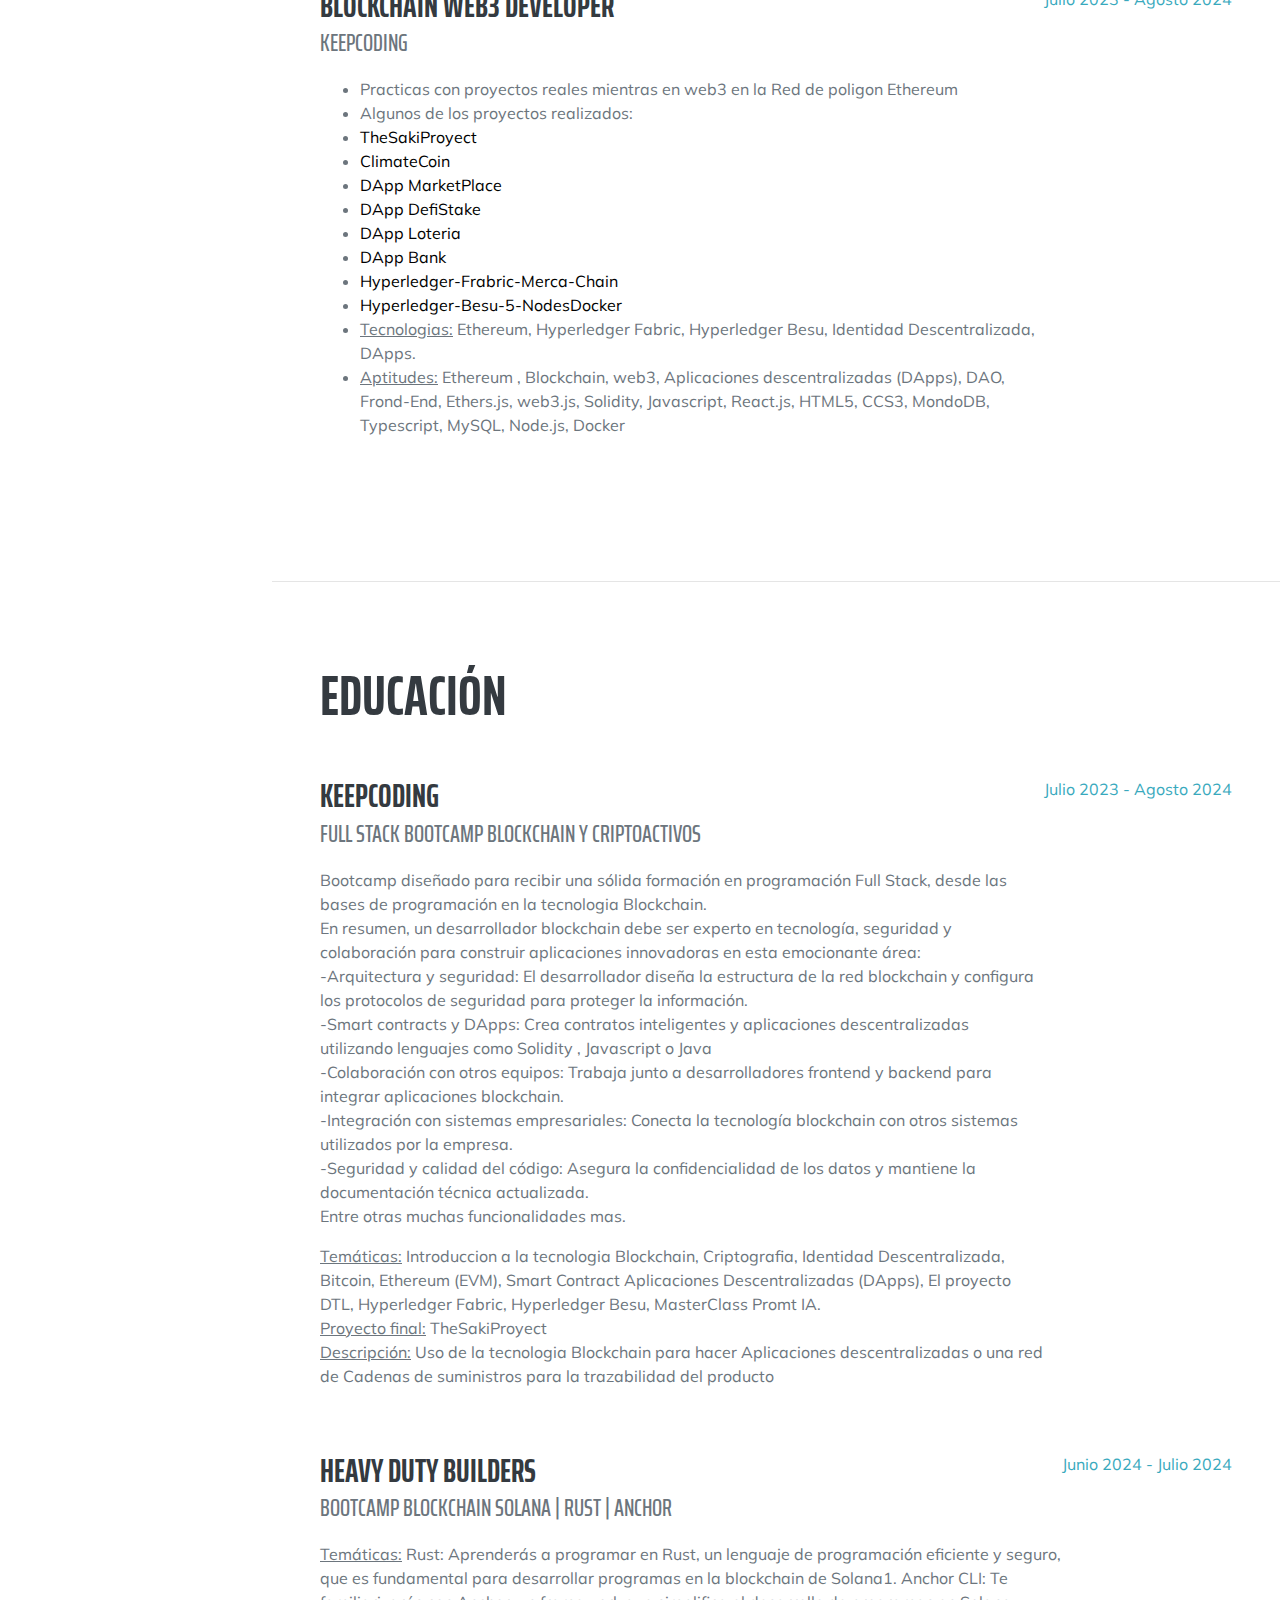
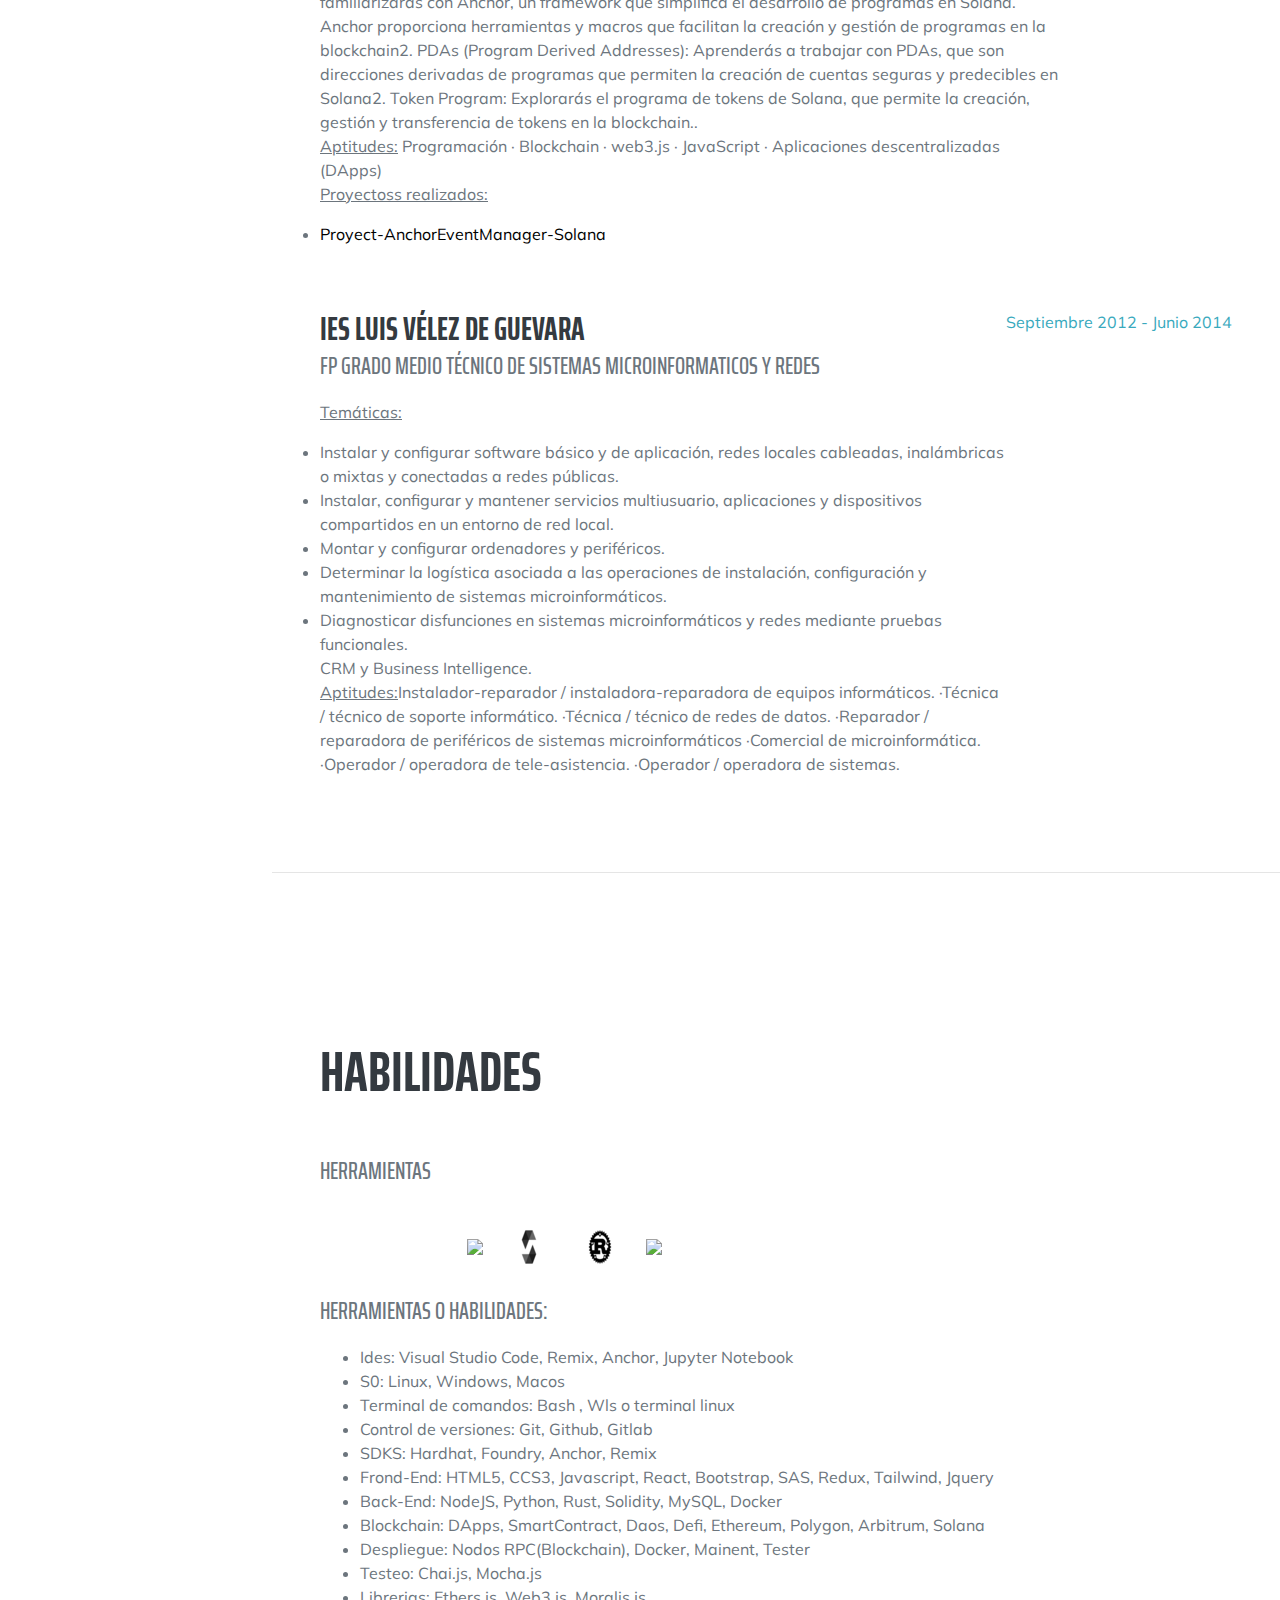
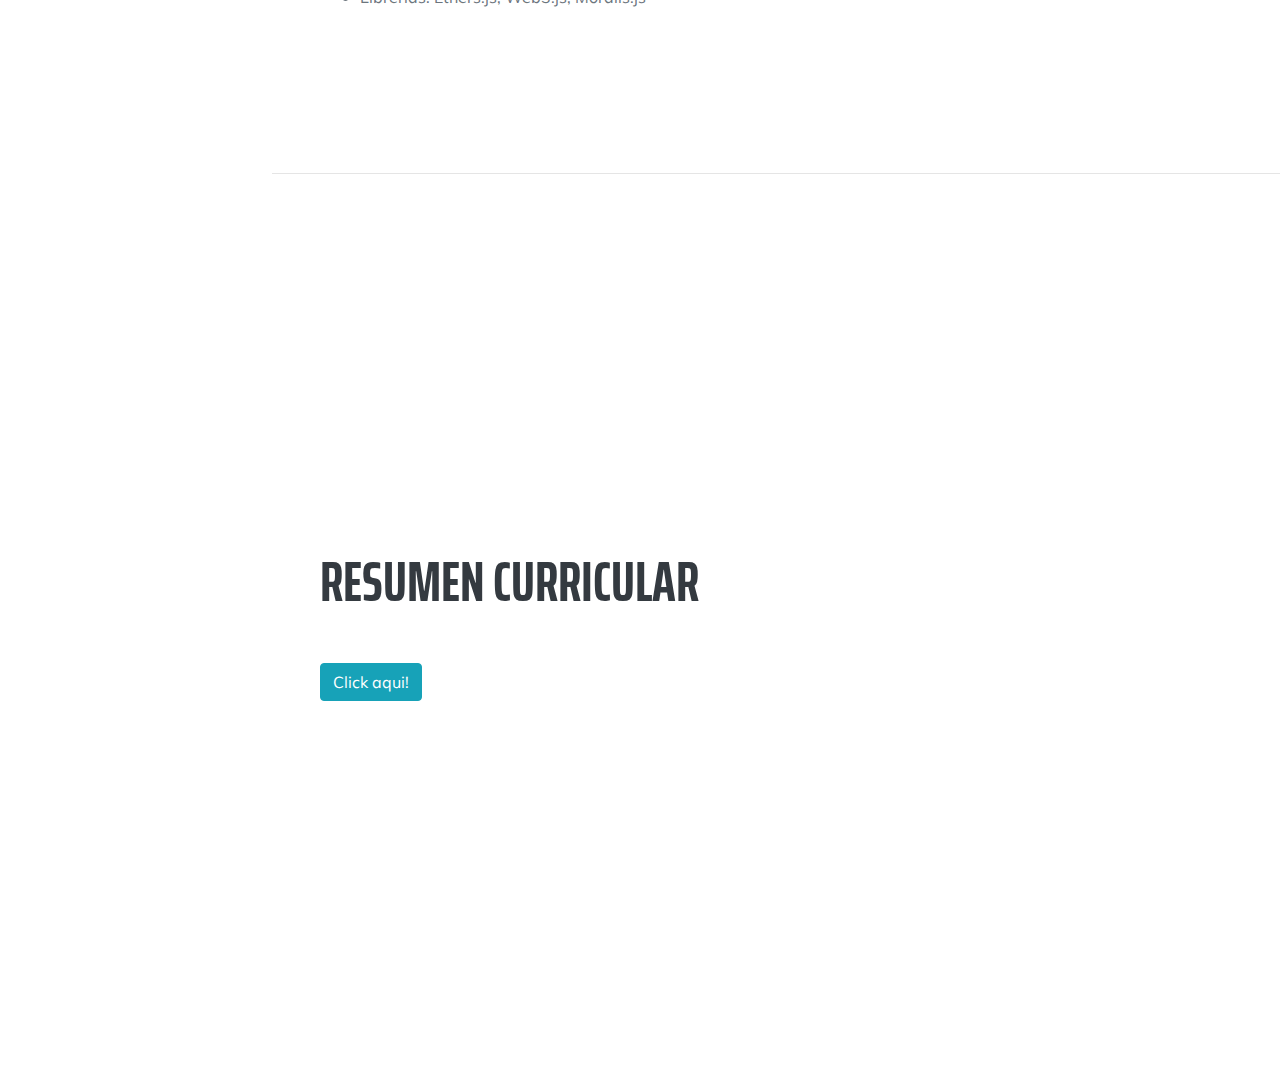
==== commit 8f90ca8a: "Update: Img-Nav" ====
--- a/index.html
+++ b/index.html
@@ -43,7 +43,7 @@
         <!-- navbar-->
             <nav class="navbar navbar-expand-sm bg-light navbar-light fixed-top">
                     <!-- Brand -->
-                    <a class="navbar-brand" href="#"><img src="assets/img/Sin_titulo.png" width="170" height="30"></a>
+                    <a class="navbar-brand" href="#"><img src="assets/img/Transparente.png" width="170" height="35"></a>
                   
                     <!-- Links -->
                     <ul class="navbar-nav">
@@ -74,7 +74,7 @@
                       </li>
                     </ul>
                   </nav>
-                  <ul class="nav navbar-nav navbar-right">
+                  <!--<ul class="nav navbar-nav navbar-right">
                     <li><a href="#"><span class="glyphicon glyphicon-user"></span> Sign Up</a></li>
                     <li><a href="#"><span class="glyphicon glyphicon-log-in"></span> Login</a></li>
                   </ul>
